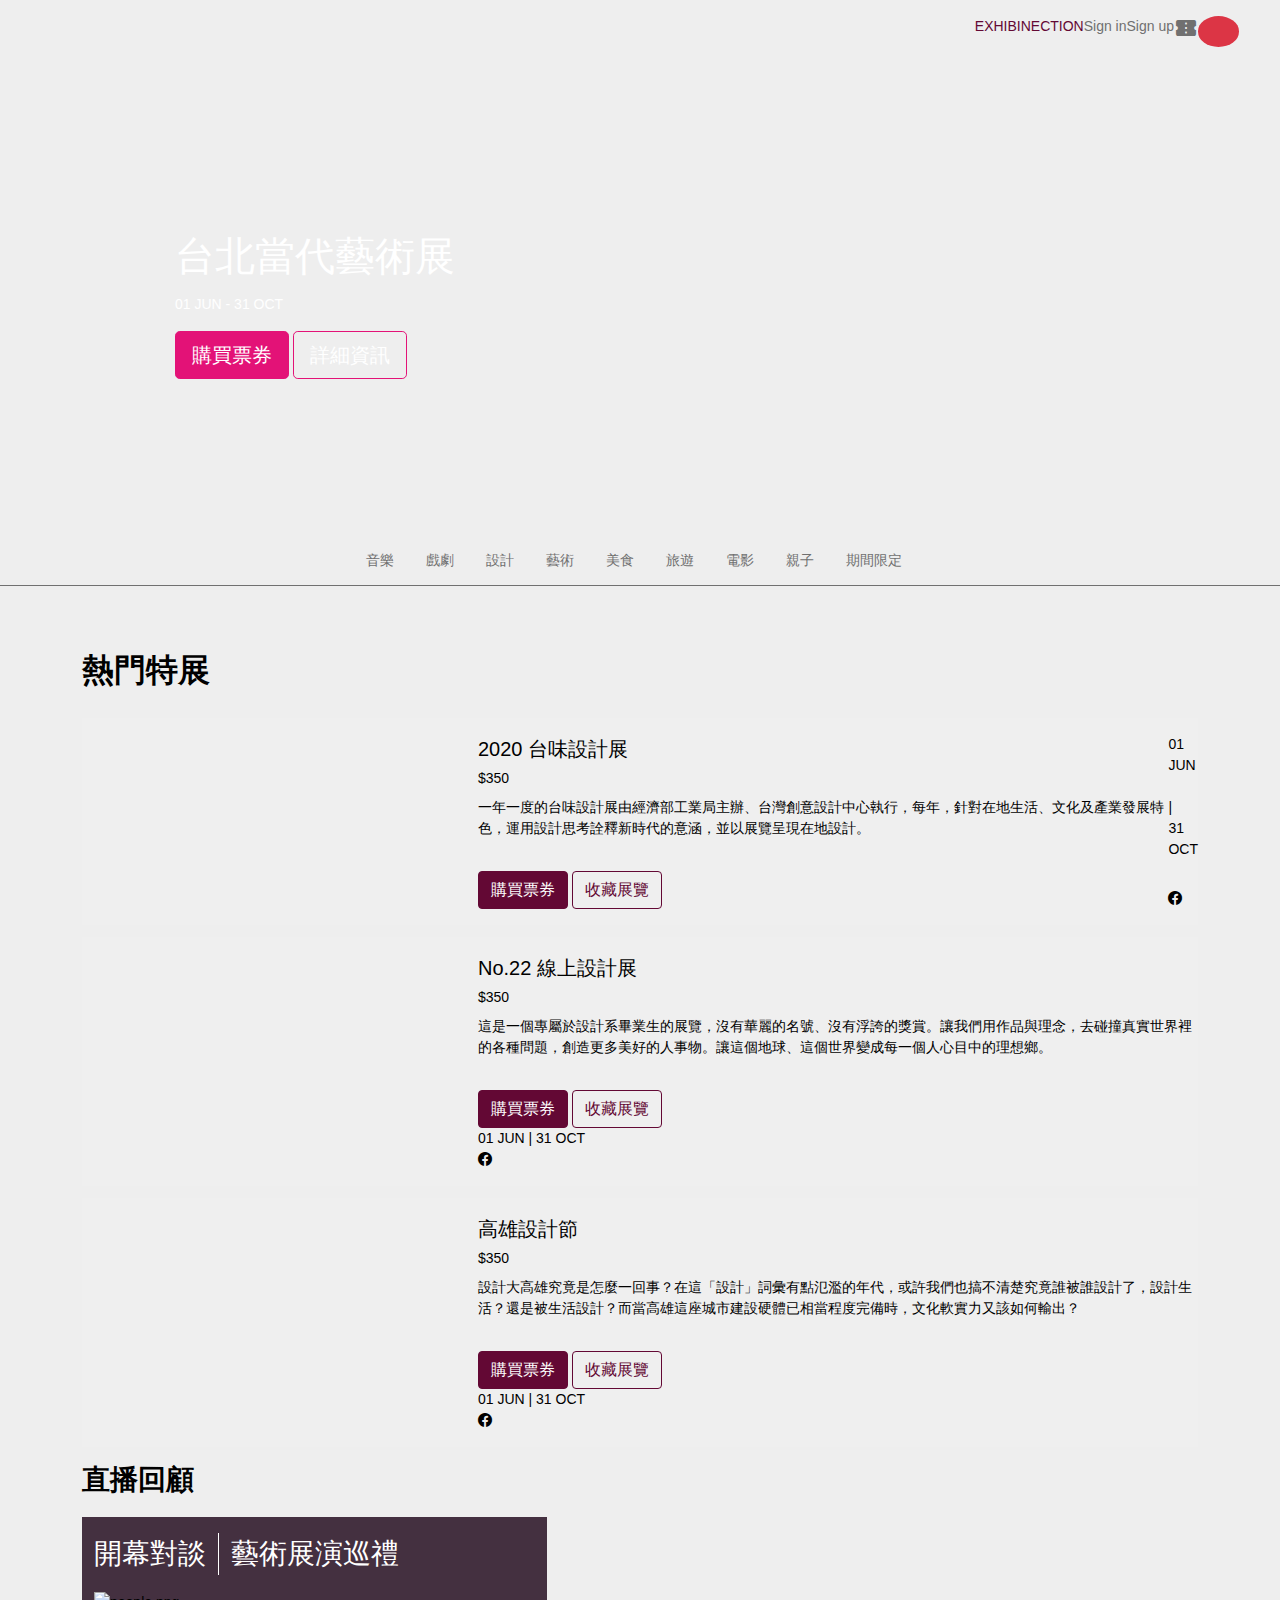
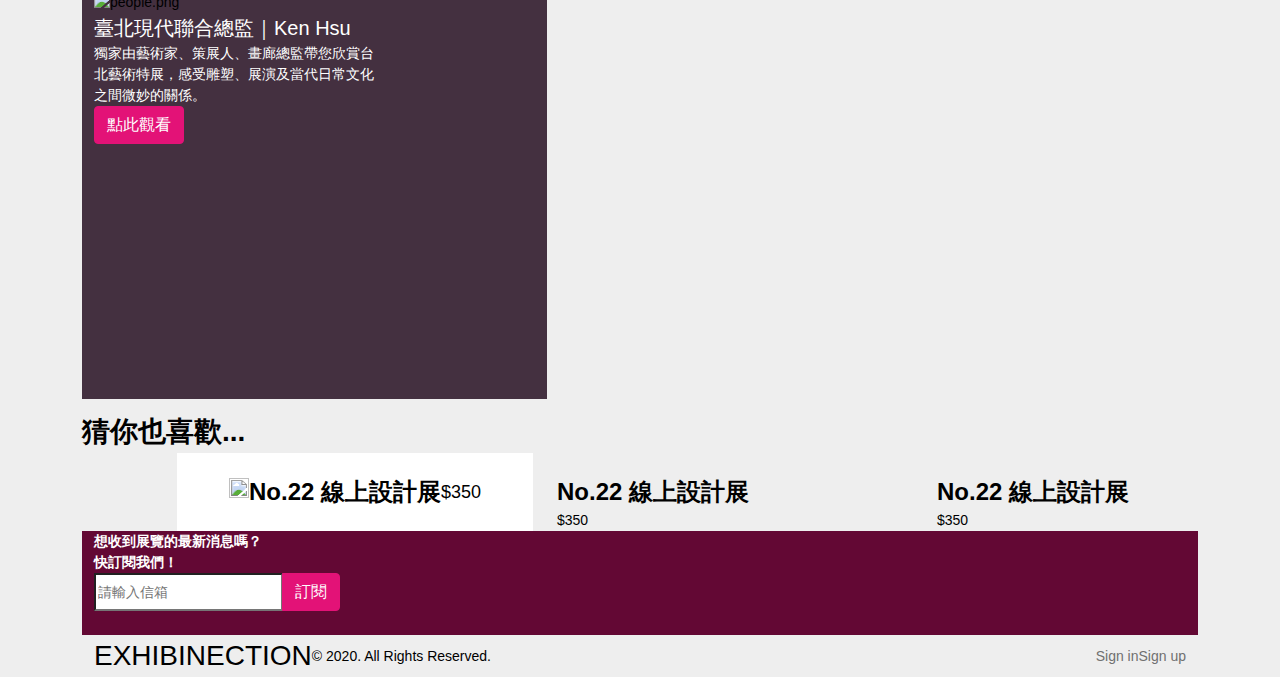
==== index.html @ d5c97830 "Update 2021-08-12T08:17:08.408Z" ====
<!DOCTYPE html>
<html lang="en">
  <head>
    <meta charset="UTF-8">
    <meta name="viewport" content="width=device-width, initial-scale=1.0">
    <meta http-equiv="X-UA-Compatible" content="ie=edge">
    <title>EXHIBINECTION Index</title>
    <link rel="preconnect" href="https://fonts.googleapis.com">
    <link rel="preconnect" href="https://fonts.gstatic.com" crossorigin>
    <link href="https://fonts.googleapis.com/css2?family=Lato:ital,wght@0,300;0,400;0,700;0,900;1,300;1,400;1,700;1,900&family=Roboto+Mono:ital,wght@0,300;0,400;0,500;0,600;0,700;1,300;1,400;1,500;1,600;1,700&display=swap" rel="stylesheet">
    <link href="https://fonts.googleapis.com/css2?family=Material+Icons" rel="stylesheet">
    <link href="https://fonts.googleapis.com/css2?family=Material+Icons+Outlined" rel="stylesheet">
    <link rel="stylesheet" href="https://cdnjs.cloudflare.com/ajax/libs/font-awesome/5.13.0/css/all.min.css" />
    <link rel="stylesheet" href="https://unpkg.com/swiper/swiper-bundle.min.css" />
    <link rel="stylesheet" href="https://cdn.jsdelivr.net/npm/bootstrap-icons@1.5.0/font/bootstrap-icons.css">
    <link rel="stylesheet" href="./assets/style/all.css">
  </head>
  <body>
    <div class="container">
      <div class="d-flex  justify-content-end">
        <div class="d-flex justify-content-between  pt-4  pb-4">
          <div>
            <a href="index.html" class="text-primary">EXHIBINECTION</a>

          </div>
          <ul class="list-unstyled d-flex">
            <li>
              <a href="#"class="#" >Sign in</a>
            </li>
            <li>
              <a href="#"class="#" >Sign up</a>
            </li>
            <li>
              <a href="#">
                <span class="material-icons position-relative">
                  confirmation_number
                  <span class=" badge position-absolute top-0 start-100  badge rounded-circle bg-danger"> 3</span>
                </span>
              </a>
          </li>
          </ul>
        </div>
      </div>
    </div>
    
<header class="header">
  <div class="container h-100">
    <div class="col-12 col-md-11 offset-md-1 d-flex flex-column justify-content-center h-100">
      <div>
        <h1 class="text-white mb-2 ">台北當代藝術展</h1>
        <p class="text-white mb-4">01 JUN - 31 OCT</p>
        <button class="btn btn-secondary btn-lg text-white" >購買票券</button>
        <button class="btn btn-outline-secondary btn-lg text-white">詳細資訊</button>
      </div>
    </div> 
</div>
</header>
<!-- 導覽列 -->
<div class="nav-scroller mb-4 mb-sm-8">
  <nav class="container nav justify-content-center " aria-label="Secondary navigation">
      <a class="nav-link active" aria-current="page" href="#">音樂</a>
      <a class="nav-link" href="#">戲劇</a>
      <a class="nav-link" href="#">設計</a>
      <a class="nav-link" href="#">藝術</a>
      <a class="nav-link" href="#">美食</a>
      <a class="nav-link" href="#">旅遊</a>
      <a class="nav-link" href="#">電影</a>
      <a class="nav-link" href="#">親子</a>
      <a class="nav-link" href="#">期間限定</a>
  </nav>
</div>
<!--熱門特展區塊  -->
<main>
  <div class="container">
    <h2 class=" mb-2 mb-sm-5  fw-bold">熱門特展</h2>
    <div class="card mb-3" >
      <div class="row g-0 bg-light">
        <div class="col-12 col-md-4 mb-2 mb-sm-0">
          <img src="https://github.com/hexschool/webLayoutTraining1st/blob/master/exhibition-week6/alina-grubnyak-R84Oy89aNKs-unsplash.jpg?raw=true" alt="">
        </div>
        <div class="col-12  col-md-8">
          <div class="card-body ms-5 d-flex justify-content-between">
            <div>
              <h5 class="card-title mb-1">2020 台味設計展</h5>
              <p class="mb-2">$350</p>
              <p class="card-text mb-6">一年一度的台味設計展由經濟部工業局主辦、台灣創意設計中心執行，每年，針對在地生活、文化及產業發展特色，運用設計思考詮釋新時代的意涵，並以展覽呈現在地設計。</p>
              <button type="submit"class="btn btn-primary">購買票券</button>
              <button type="submit"class="btn btn-outline-primary">收藏展覽</button>
            </div>
            <div class=" d-flex flex-column justify-content-between">
              <p>01 <br> JUN <br> <br> | <br> 31 <br> OCT</p>
              <i class="bi bi-facebook"></i>
            </div>
          </div>
        </div>
      </div>
    </div>
    <div class="card mb-3" >
      <div class="row g-0 bg-light">
        <div class="col-12 col-md-4">
          <img src="https://github.com/hexschool/webLayoutTraining1st/blob/master/exhibition-week6/michel-catalisano--a0D9LpcKV8-unsplash.jpg?raw=true" alt="">
        </div>
        <div class="col-md-8">
          <div class="card-body ms-5">
            <div>
              <h5 class="card-title mb-1">No.22 線上設計展</h5>
              <p class="mb-2">$350</p>
              <p class="card-text mb-6">這是一個專屬於設計系畢業生的展覽，沒有華麗的名號、沒有浮誇的獎賞。讓我們用作品與理念，去碰撞真實世界裡的各種問題，創造更多美好的人事物。讓這個地球、這個世界變成每一個人心目中的理想鄉。</p>
              <button type="submit"class="btn btn-primary">購買票券</button>
              <button type="submit"class="btn btn-outline-primary">收藏展覽</button>
            </div>
            <div class=" d-flex flex-column">
              <p>01 JUN | 31 OCT</p>
              <i class="bi bi-facebook"></i>
              
            </div>
          </div>
        </div>
      </div>
    </div>
    <div class="card mb-3" >
      <div class="row g-0 bg-light">
        <div class="col-12 col-md-4">
          <img src="https://github.com/hexschool/webLayoutTraining1st/blob/master/exhibition-week6/moralis-tsai-8xsktFRw28I-unsplash.jpg?raw=true" alt="">
        </div>
        <div class="col-md-8">
          <div class="card-body ms-5">
            <div>
              <h5 class="card-title mb-1">高雄設計節</h5>
              <p class="mb-2">$350</p>
              <p class="card-text mb-6">設計大高雄究竟是怎麼一回事？在這「設計」詞彙有點氾濫的年代，或許我們也搞不清楚究竟誰被誰設計了，設計生活？還是被生活設計？而當高雄這座城市建設硬體已相當程度完備時，文化軟實力又該如何輸出？</p>
              <button type="submit"class="btn btn-primary">購買票券</button>
              <button type="submit"class="btn btn-outline-primary">收藏展覽</button>
            </div>
            <div class=" d-flex flex-column">
              <p>01 JUN | 31 OCT</p>
              <i class="bi bi-facebook"></i>
            </div>
          </div>
        </div>
      </div>
    </div>
  </div>

  <!-- 直播回顧 -->
  <div class="container">
      <h3 class="fw-bold mb-4">直播回顧</h3>
  </div>
  <div class="container mb-3">
    <div class="row g-0 liveReview-bg">
      <div class="col-lg-5  h-100 transparent">
        <div  class="ms-3 ">
          <div class="d-flex mb-4 mt-4 ">
            <h3 class="text-white border border-white border-end border-top-0 border-bottom-0 border-start-0  pe-3 ">開幕對談</h3>
            <h3 class="text-white ps-3">藝術展演巡禮</h3> 
          </div>
          <img src="https://github.com/hexschool/webLayoutTraining1st/blob/master/exhibition-week6/people.png?raw=true" alt="people.png">
          <h5 class="text-white">臺北現代聯合總監｜Ken Hsu</h5>
          <p class="text-white">獨家由藝術家、策展人、畫廊總監帶您欣賞台 <br> 北藝術特展，感受雕塑、展演及當代日常文化 <br> 之間微妙的關係。</p>
          <button type="button" class="btn btn-secondary text-white">點此觀看</button>
        </div>
      </div>
      <div class="col-lg-7"> </div>
    </div>
  </div>
</main>


<!-- <section class="other-like">
    <div class="container mb-3">
      <h3 class="fw-bold">猜你也喜歡...</h3>
    </div>
    <div class="container mb-3">
      <ul class="row g-0 list-unstyled justify-content-end   ">
        <li class="col-11  col-lg-4">
            <img src="https://github.com/hexschool/webLayoutTraining1st/blob/master/exhibition-week6/ricardo-gomez-angel-WxpnuLzqZN4-unsplash.jpg?raw=true" alt="">
            <h4 class="fw-bold">No.22 線上設計展</h4>
            <span>$350</span>
        </li>
        <li class="col-11 col-lg-4">
          <div class="d-flex flex-column">
            <img src="https://github.com/hexschool/webLayoutTraining1st/blob/master/exhibition-week6/petri-heiskanen-bR9gFJqAnzA-unsplash.jpg?raw=true" alt="">
            <div>
              <h4 class="fw-bold ">No.22 線上設計展</h4>
              <span>$350</span>
            </div>
          </div>
        </li>
        <li class="col-11 col-lg-3 "> 
            <img src="https://github.com/hexschool/webLayoutTraining1st/blob/master/exhibition-week6/museums-victoria-kiDwVL_5ZBY-unsplash%20(1).jpg?raw=true" alt="">
            <h4 class="fw-bold">No.22 線上設計展</h4>
            <span>$350</span>
        </li>
        </ul>
    </div>
</section> -->
<div class="container">
  <h3 class="fw-bold">猜你也喜歡...</h3>
  <div class="swiper-container mySwiper">
    <div class="row justify-content-end">
      <div class="col-4">
        <div class="swiper-slide ">
          <a href="#">
            <img src="https://github.com/hexschool/webLayoutTraining1st/blob/master/exhibition-week6/ricardo-gomez-angel-WxpnuLzqZN4-unsplash.jpg?raw=true" alt="">
          </a>
          <h4 class="fw-bold">No.22 線上設計展</h4>
          <span>$350</span> 
          </div>
      </div>
      <div class="col-4">
        <a href="#">
          <img src="https://github.com/hexschool/webLayoutTraining1st/blob/master/exhibition-week6/petri-heiskanen-bR9gFJqAnzA-unsplash.jpg?raw=true" alt="">
        </a>
        <h4 class="fw-bold">No.22 線上設計展</h4>
        <span>$350</span>
      </div>
      <div class="col-3">
        <a href="#">
          <img src="https://github.com/hexschool/webLayoutTraining1st/blob/master/exhibition-week6/museums-victoria-kiDwVL_5ZBY-unsplash%20(1).jpg?raw=true" alt="">
        </a>
        <h4 class="fw-bold">No.22 線上設計展</h4>
        <span>$350</span>
      </div>
    </div>

    <!-- <div class="swiper-wrapper">
      <div class="swiper-slide ">
        <img src="https://github.com/hexschool/webLayoutTraining1st/blob/master/exhibition-week6/ricardo-gomez-angel-WxpnuLzqZN4-unsplash.jpg?raw=true" alt="">
        <h4 class="fw-bold">No.22 線上設計展</h4>
        <span>$350</span>
        </div>
      <div class="swiper-slide">
        <img src="https://github.com/hexschool/webLayoutTraining1st/blob/master/exhibition-week6/petri-heiskanen-bR9gFJqAnzA-unsplash.jpg?raw=true" alt="">
        <h4 class="fw-bold">No.22 線上設計展</h4>
        <span>$350</span>
      </div>
      <div class="swiper-slide">
        <img src="https://github.com/hexschool/webLayoutTraining1st/blob/master/exhibition-week6/museums-victoria-kiDwVL_5ZBY-unsplash%20(1).jpg?raw=true" alt="">
        <h4 class="fw-bold">No.22 線上設計展</h4>
        <span>$350</span>
      </div>
      <div class="swiper-slide">
        <img src="https://github.com/hexschool/webLayoutTraining1st/blob/master/exhibition-week6/ricardo-gomez-angel-WxpnuLzqZN4-unsplash.jpg?raw=true" alt="">
        <h4 class="fw-bold">No.22 線上設計展</h4>
        <span>$350</span>
      </div>
      <div class="swiper-slide">
        <img src="https://github.com/hexschool/webLayoutTraining1st/blob/master/exhibition-week6/petri-heiskanen-bR9gFJqAnzA-unsplash.jpg?raw=true" alt="">
        <h4 class="fw-bold">No.22 線上設計展</h4>
        <span>$350</span>
      </div>
      <div class="swiper-slide">
        <img src="https://github.com/hexschool/webLayoutTraining1st/blob/master/exhibition-week6/museums-victoria-kiDwVL_5ZBY-unsplash%20(1).jpg?raw=true" alt="">
        <h4 class="fw-bold">No.22 線上設計展</h4>
        <span>$350</span>
      </div>
    </div>
  </div>
</div> -->

<!-- foooter -->

<footer class=" bg-primary">
      <div class="container h-100 ">
        <div class="d-flex flex-column justify-content-end h-100 ">
          <div class="mb-5">
            <p class="text-white fw-bold">想收到展覽的最新消息嗎？<br> 快訂閱我們！</p>
            <div class="input-group ">
              <input type="email" name="" id="" placeholder="請輸入信箱">
              <button type="button" class="btn btn-secondary ">訂閱</button>
            </div>
          </div>
        </div>
      </div>
</footer>
      <div class="container">
        <div class="d-flex justify-content-between align-items-center">
          <div class="d-lg-flex align-items-center ">
            <h3>EXHIBINECTION</h3>
            <p>© 2020. All Rights Reserved.</p>
          </div>
          <ul class="list-unstyled d-lg-flex d-none d-lg-block  ">
            <li><a href="">Sign in</a></li>
            <li><a href="">Sign up</a></li>
          </ul>
        </div>
      </div>
    <script src="https://unpkg.com/swiper/swiper-bundle.min.js"></script>
    <script src="./assets/js/vendors.js"></script>
    <script src="./assets/js/all.js"></script>
  </body>
</html>
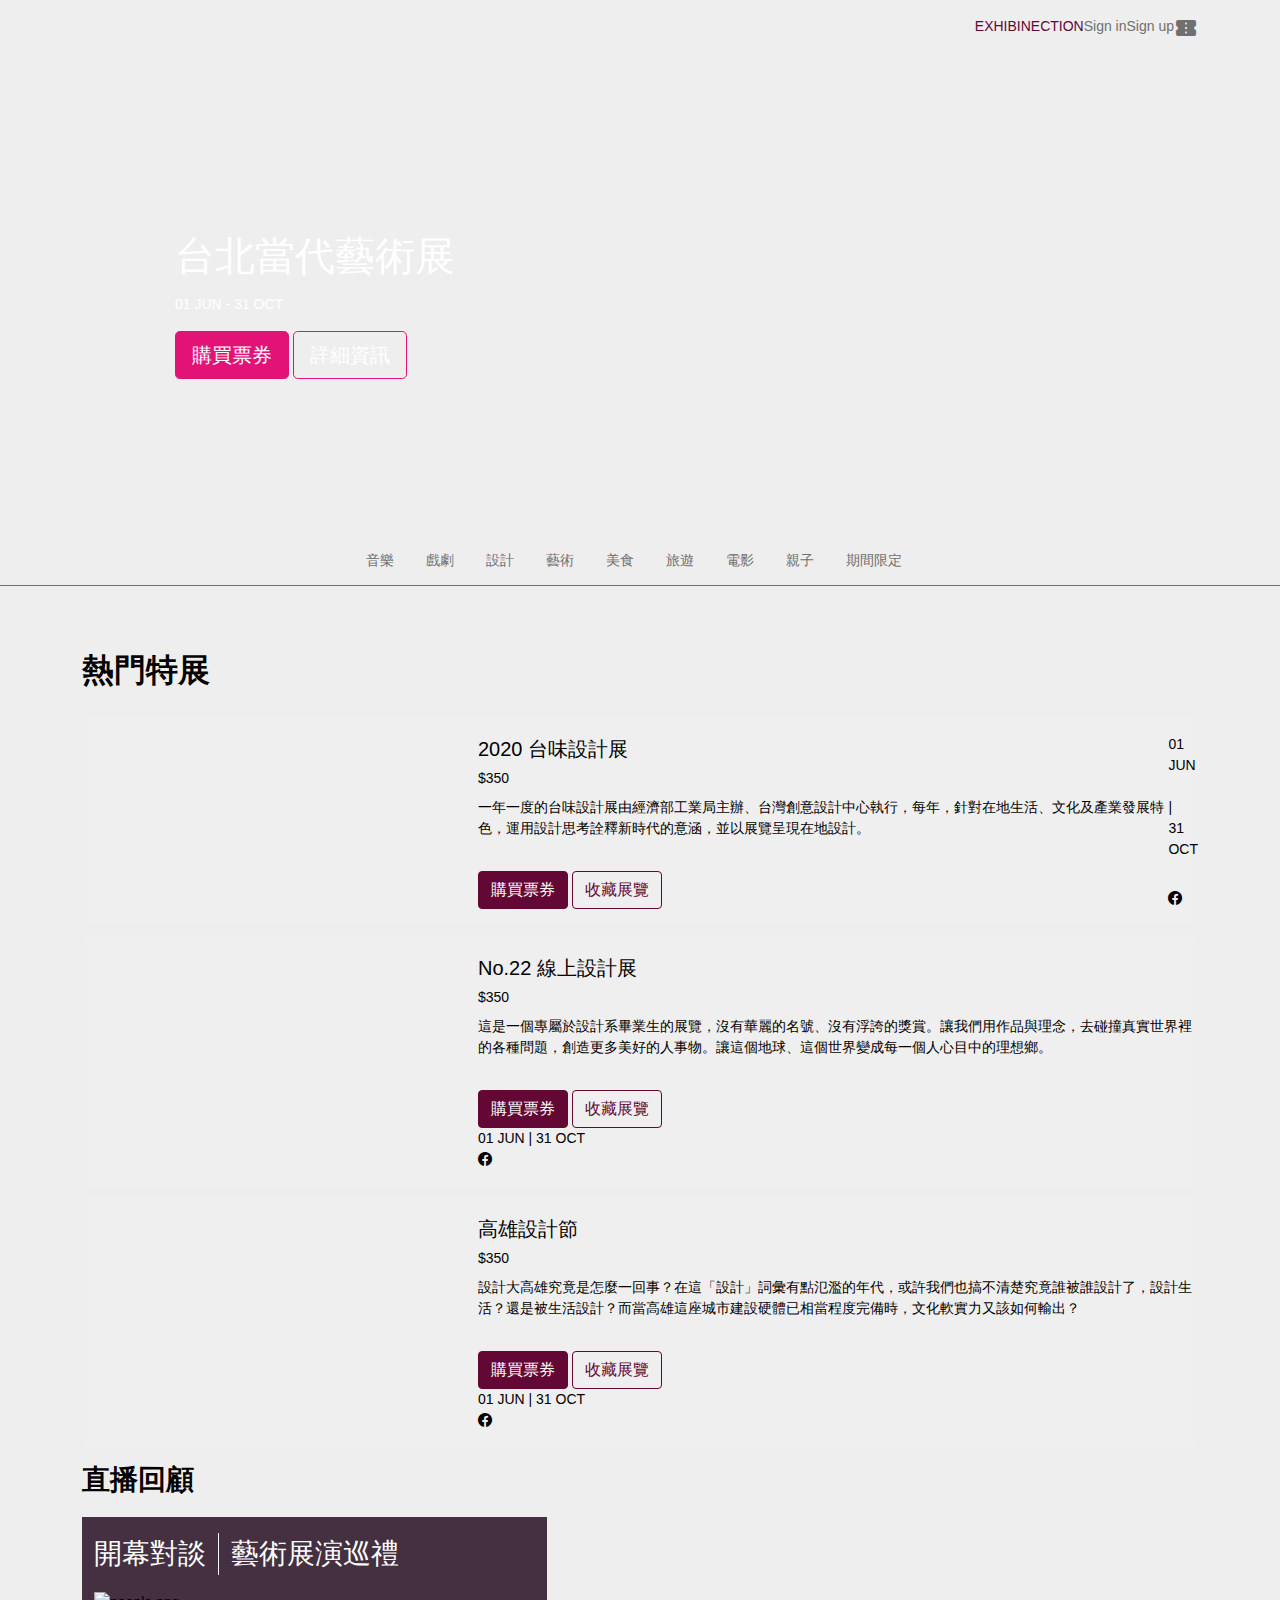
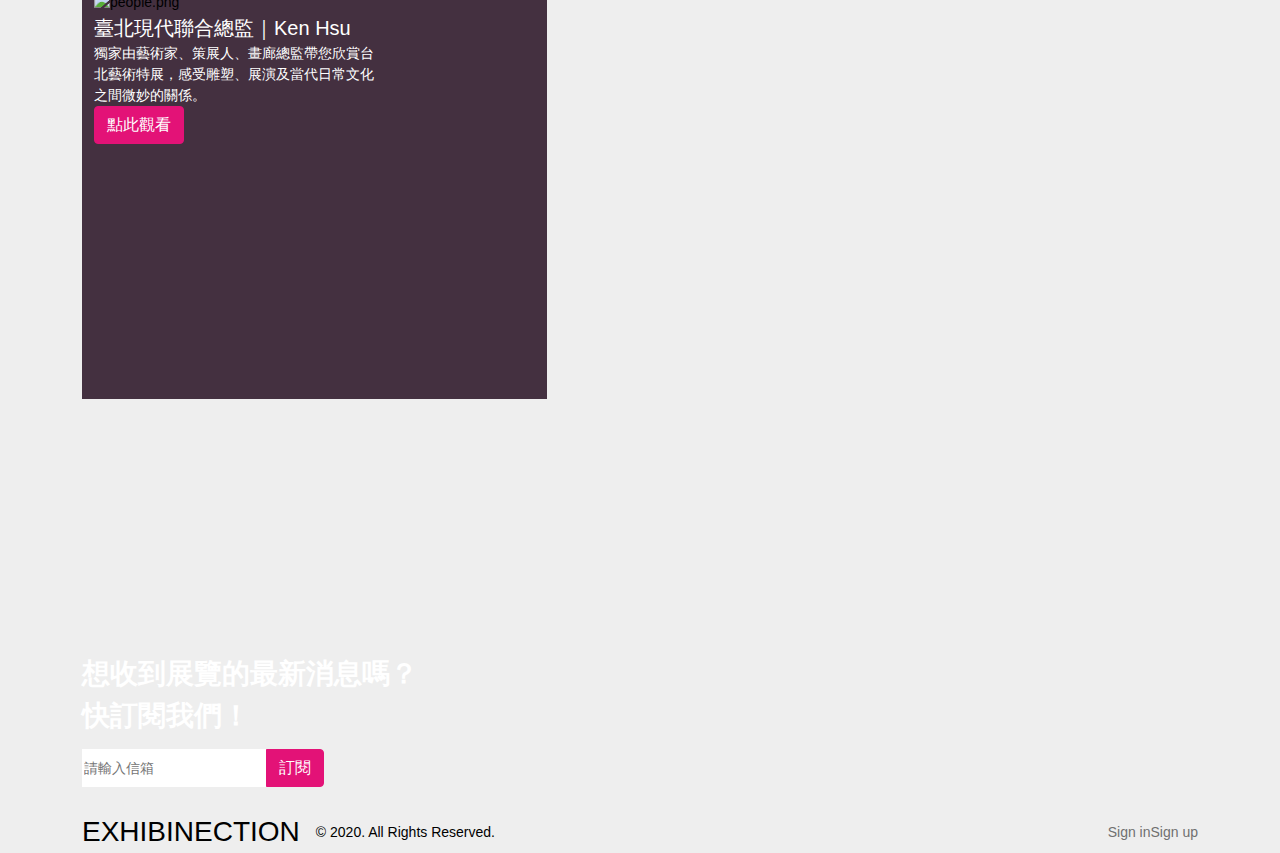
==== commit bd595f34: "Update 2021-08-12T13:37:41.584Z" ====
--- a/index.html
+++ b/index.html
@@ -34,7 +34,6 @@
               <a href="#">
                 <span class="material-icons position-relative">
                   confirmation_number
-                  <span class=" badge position-absolute top-0 start-100  badge rounded-circle bg-danger"> 3</span>
                 </span>
               </a>
           </li>
@@ -60,7 +59,7 @@
   <nav class="container nav justify-content-center " aria-label="Secondary navigation">
       <a class="nav-link active" aria-current="page" href="#">音樂</a>
       <a class="nav-link" href="#">戲劇</a>
-      <a class="nav-link" href="#">設計</a>
+      <a class="nav-link" href="design.html">設計</a>
       <a class="nav-link" href="#">藝術</a>
       <a class="nav-link" href="#">美食</a>
       <a class="nav-link" href="#">旅遊</a>
@@ -166,117 +165,31 @@
 </main>
 
 
-<!-- <section class="other-like">
-    <div class="container mb-3">
-      <h3 class="fw-bold">猜你也喜歡...</h3>
-    </div>
-    <div class="container mb-3">
-      <ul class="row g-0 list-unstyled justify-content-end   ">
-        <li class="col-11  col-lg-4">
-            <img src="https://github.com/hexschool/webLayoutTraining1st/blob/master/exhibition-week6/ricardo-gomez-angel-WxpnuLzqZN4-unsplash.jpg?raw=true" alt="">
-            <h4 class="fw-bold">No.22 線上設計展</h4>
-            <span>$350</span>
-        </li>
-        <li class="col-11 col-lg-4">
-          <div class="d-flex flex-column">
-            <img src="https://github.com/hexschool/webLayoutTraining1st/blob/master/exhibition-week6/petri-heiskanen-bR9gFJqAnzA-unsplash.jpg?raw=true" alt="">
-            <div>
-              <h4 class="fw-bold ">No.22 線上設計展</h4>
-              <span>$350</span>
-            </div>
-          </div>
-        </li>
-        <li class="col-11 col-lg-3 "> 
-            <img src="https://github.com/hexschool/webLayoutTraining1st/blob/master/exhibition-week6/museums-victoria-kiDwVL_5ZBY-unsplash%20(1).jpg?raw=true" alt="">
-            <h4 class="fw-bold">No.22 線上設計展</h4>
-            <span>$350</span>
-        </li>
-        </ul>
-    </div>
-</section> -->
-<div class="container">
-  <h3 class="fw-bold">猜你也喜歡...</h3>
-  <div class="swiper-container mySwiper">
-    <div class="row justify-content-end">
-      <div class="col-4">
-        <div class="swiper-slide ">
-          <a href="#">
-            <img src="https://github.com/hexschool/webLayoutTraining1st/blob/master/exhibition-week6/ricardo-gomez-angel-WxpnuLzqZN4-unsplash.jpg?raw=true" alt="">
-          </a>
-          <h4 class="fw-bold">No.22 線上設計展</h4>
-          <span>$350</span> 
-          </div>
-      </div>
-      <div class="col-4">
-        <a href="#">
-          <img src="https://github.com/hexschool/webLayoutTraining1st/blob/master/exhibition-week6/petri-heiskanen-bR9gFJqAnzA-unsplash.jpg?raw=true" alt="">
-        </a>
-        <h4 class="fw-bold">No.22 線上設計展</h4>
-        <span>$350</span>
-      </div>
-      <div class="col-3">
-        <a href="#">
-          <img src="https://github.com/hexschool/webLayoutTraining1st/blob/master/exhibition-week6/museums-victoria-kiDwVL_5ZBY-unsplash%20(1).jpg?raw=true" alt="">
-        </a>
-        <h4 class="fw-bold">No.22 線上設計展</h4>
-        <span>$350</span>
-      </div>
-    </div>
-
-    <!-- <div class="swiper-wrapper">
-      <div class="swiper-slide ">
-        <img src="https://github.com/hexschool/webLayoutTraining1st/blob/master/exhibition-week6/ricardo-gomez-angel-WxpnuLzqZN4-unsplash.jpg?raw=true" alt="">
-        <h4 class="fw-bold">No.22 線上設計展</h4>
-        <span>$350</span>
-        </div>
-      <div class="swiper-slide">
-        <img src="https://github.com/hexschool/webLayoutTraining1st/blob/master/exhibition-week6/petri-heiskanen-bR9gFJqAnzA-unsplash.jpg?raw=true" alt="">
-        <h4 class="fw-bold">No.22 線上設計展</h4>
-        <span>$350</span>
-      </div>
-      <div class="swiper-slide">
-        <img src="https://github.com/hexschool/webLayoutTraining1st/blob/master/exhibition-week6/museums-victoria-kiDwVL_5ZBY-unsplash%20(1).jpg?raw=true" alt="">
-        <h4 class="fw-bold">No.22 線上設計展</h4>
-        <span>$350</span>
-      </div>
-      <div class="swiper-slide">
-        <img src="https://github.com/hexschool/webLayoutTraining1st/blob/master/exhibition-week6/ricardo-gomez-angel-WxpnuLzqZN4-unsplash.jpg?raw=true" alt="">
-        <h4 class="fw-bold">No.22 線上設計展</h4>
-        <span>$350</span>
-      </div>
-      <div class="swiper-slide">
-        <img src="https://github.com/hexschool/webLayoutTraining1st/blob/master/exhibition-week6/petri-heiskanen-bR9gFJqAnzA-unsplash.jpg?raw=true" alt="">
-        <h4 class="fw-bold">No.22 線上設計展</h4>
-        <span>$350</span>
-      </div>
-      <div class="swiper-slide">
-        <img src="https://github.com/hexschool/webLayoutTraining1st/blob/master/exhibition-week6/museums-victoria-kiDwVL_5ZBY-unsplash%20(1).jpg?raw=true" alt="">
-        <h4 class="fw-bold">No.22 線上設計展</h4>
-        <span>$350</span>
-      </div>
-    </div>
-  </div>
-</div> -->
-
-<!-- foooter -->
-
-<footer class=" bg-primary">
+
+
+
+
+
+
+<!-- footer區塊  -->
+<footer class="footer ">
       <div class="container h-100 ">
         <div class="d-flex flex-column justify-content-end h-100 ">
           <div class="mb-5">
-            <p class="text-white fw-bold">想收到展覽的最新消息嗎？<br> 快訂閱我們！</p>
-            <div class="input-group ">
-              <input type="email" name="" id="" placeholder="請輸入信箱">
+            <p class="h3 text-white fw-bold mb-4 mb-sm-3">想收到展覽的最新消息嗎？<br> 快訂閱我們！</p>
+            <div class="input-group w-100 w-sm-50">
+              <input type="email" class="border-0 " name="" id="" placeholder="請輸入信箱">
               <button type="button" class="btn btn-secondary ">訂閱</button>
             </div>
           </div>
         </div>
       </div>
 </footer>
-      <div class="container">
+
+<div class="container">
         <div class="d-flex justify-content-between align-items-center">
           <div class="d-lg-flex align-items-center ">
-            <h3>EXHIBINECTION</h3>
+            <h3 class="me-sm-4">EXHIBINECTION</h3>
             <p>© 2020. All Rights Reserved.</p>
           </div>
           <ul class="list-unstyled d-lg-flex d-none d-lg-block  ">
@@ -285,6 +198,9 @@
           </ul>
         </div>
       </div>
+
+
+<!--  script 區塊 -->
     <script src="https://unpkg.com/swiper/swiper-bundle.min.js"></script>
     <script src="./assets/js/vendors.js"></script>
     <script src="./assets/js/all.js"></script>
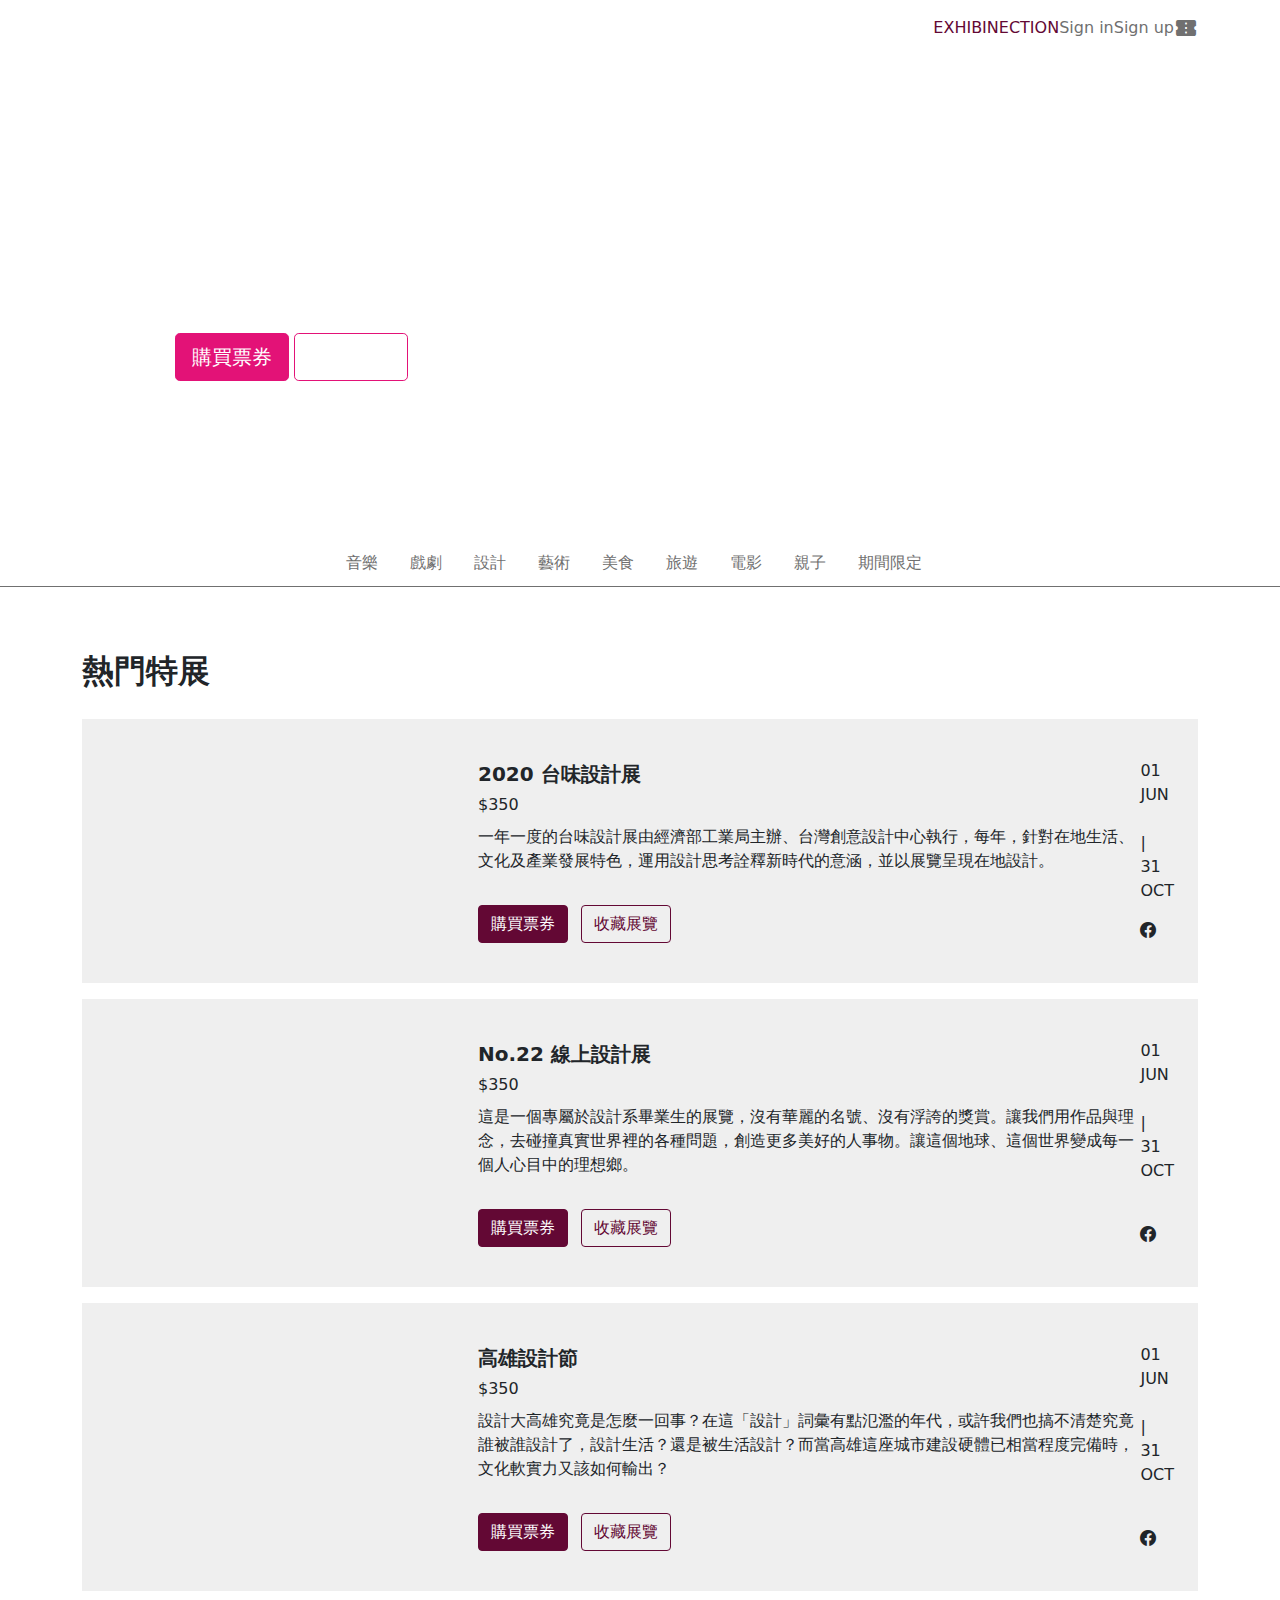
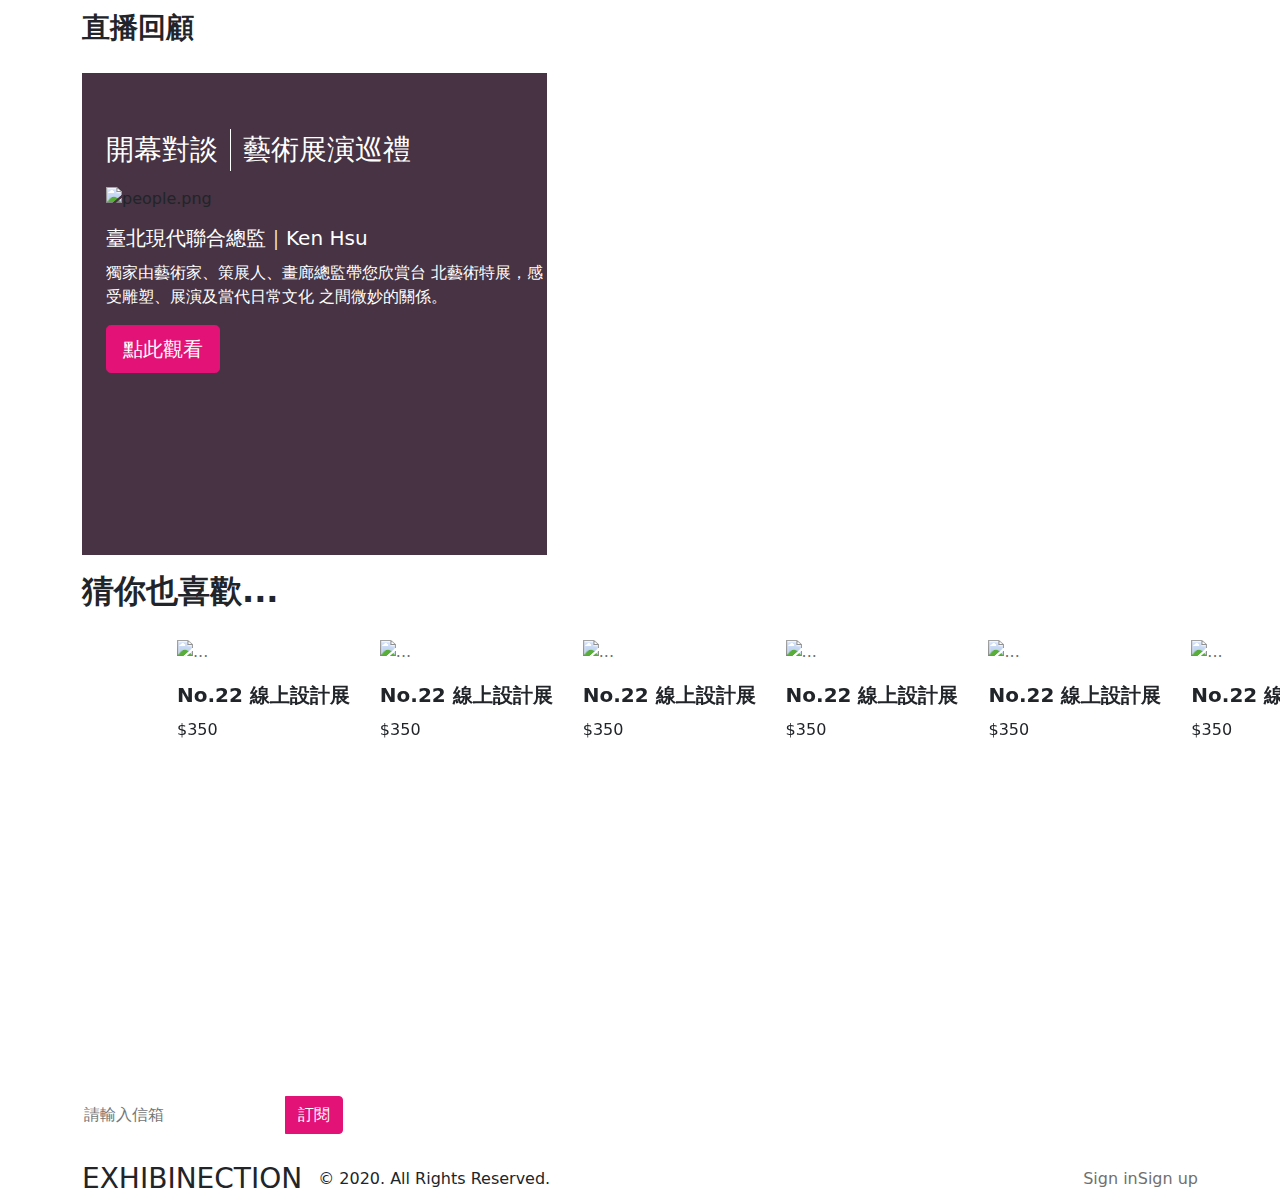
==== commit c898bd98: "Update 2021-08-13T06:25:16.024Z" ====
--- a/index.html
+++ b/index.html
@@ -72,18 +72,40 @@
 <main>
   <div class="container">
     <h2 class=" mb-2 mb-sm-5  fw-bold">熱門特展</h2>
-    <div class="card mb-3" >
-      <div class="row g-0 bg-light">
+    <div class="card mb-4 " >
+      <div class="row g-0 bg-light px-4 px-sm-0 py-5 py-sm-0">
         <div class="col-12 col-md-4 mb-2 mb-sm-0">
           <img src="https://github.com/hexschool/webLayoutTraining1st/blob/master/exhibition-week6/alina-grubnyak-R84Oy89aNKs-unsplash.jpg?raw=true" alt="">
         </div>
-        <div class="col-12  col-md-8">
-          <div class="card-body ms-5 d-flex justify-content-between">
+        <div class="col-12  col-md-8 ">
+          <div class="card-body  px-sm-5 py-sm-7 px-0  d-flex justify-content-between">
             <div>
-              <h5 class="card-title mb-1">2020 台味設計展</h5>
+              <h5 class="card-title fw-bolder mb-1">2020 台味設計展</h5>
               <p class="mb-2">$350</p>
-              <p class="card-text mb-6">一年一度的台味設計展由經濟部工業局主辦、台灣創意設計中心執行，每年，針對在地生活、文化及產業發展特色，運用設計思考詮釋新時代的意涵，並以展覽呈現在地設計。</p>
-              <button type="submit"class="btn btn-primary">購買票券</button>
+              <p class="card-text  mb-4 mb-sm-6">一年一度的台味設計展由經濟部工業局主辦、台灣創意設計中心執行，每年，針對在地生活、文化及產業發展特色，運用設計思考詮釋新時代的意涵，並以展覽呈現在地設計。</p>
+              <button type="submit"class="btn btn-primary me-1 me-sm-2">購買票券</button>
+              <button type="submit"class="btn btn-outline-primary">收藏展覽</button>
+            </div>
+              <div class=" d-flex flex-column justify-content-between">
+                <p>01 <br> JUN <br> <br> | <br> 31 <br> OCT</p>
+                <i class="bi bi-facebook"></i>
+              </div>
+          </div>
+        </div>
+      </div>
+    </div>
+    <div class="card mb-4" >
+      <div class="row g-0 bg-light px-4 px-sm-0 py-5 py-sm-0">
+        <div class="col-12 col-md-4">
+          <img src="https://github.com/hexschool/webLayoutTraining1st/blob/master/exhibition-week6/michel-catalisano--a0D9LpcKV8-unsplash.jpg?raw=true" alt="">
+        </div>
+        <div class="col-md-8">
+          <div class="card-body  px-sm-5 py-sm-7 px-0 d-flex justify-content-between">
+            <div>
+              <h5 class="card-title fw-bolder mb-1">No.22 線上設計展</h5>
+              <p class="mb-2">$350</p>
+              <p class="card-text mb-4 mb-sm-6">這是一個專屬於設計系畢業生的展覽，沒有華麗的名號、沒有浮誇的獎賞。讓我們用作品與理念，去碰撞真實世界裡的各種問題，創造更多美好的人事物。讓這個地球、這個世界變成每一個人心目中的理想鄉。</p>
+              <button type="submit"class="btn btn-primary me-1 me-sm-2">購買票券</button>
               <button type="submit"class="btn btn-outline-primary">收藏展覽</button>
             </div>
             <div class=" d-flex flex-column justify-content-between">
@@ -94,45 +116,22 @@
         </div>
       </div>
     </div>
-    <div class="card mb-3" >
-      <div class="row g-0 bg-light">
-        <div class="col-12 col-md-4">
-          <img src="https://github.com/hexschool/webLayoutTraining1st/blob/master/exhibition-week6/michel-catalisano--a0D9LpcKV8-unsplash.jpg?raw=true" alt="">
-        </div>
-        <div class="col-md-8">
-          <div class="card-body ms-5">
-            <div>
-              <h5 class="card-title mb-1">No.22 線上設計展</h5>
-              <p class="mb-2">$350</p>
-              <p class="card-text mb-6">這是一個專屬於設計系畢業生的展覽，沒有華麗的名號、沒有浮誇的獎賞。讓我們用作品與理念，去碰撞真實世界裡的各種問題，創造更多美好的人事物。讓這個地球、這個世界變成每一個人心目中的理想鄉。</p>
-              <button type="submit"class="btn btn-primary">購買票券</button>
-              <button type="submit"class="btn btn-outline-primary">收藏展覽</button>
-            </div>
-            <div class=" d-flex flex-column">
-              <p>01 JUN | 31 OCT</p>
-              <i class="bi bi-facebook"></i>
-              
-            </div>
-          </div>
-        </div>
-      </div>
-    </div>
-    <div class="card mb-3" >
-      <div class="row g-0 bg-light">
+    <div class="card mb-4" >
+      <div class="row g-0 bg-light px-4 px-sm-0 py-5 py-sm-0">
         <div class="col-12 col-md-4">
           <img src="https://github.com/hexschool/webLayoutTraining1st/blob/master/exhibition-week6/moralis-tsai-8xsktFRw28I-unsplash.jpg?raw=true" alt="">
         </div>
         <div class="col-md-8">
-          <div class="card-body ms-5">
+          <div class="card-body px-sm-5 py-sm-7  d-flex justify-content-between">
             <div>
-              <h5 class="card-title mb-1">高雄設計節</h5>
+              <h5 class="card-title fw-bolder mb-1">高雄設計節</h5>
               <p class="mb-2">$350</p>
-              <p class="card-text mb-6">設計大高雄究竟是怎麼一回事？在這「設計」詞彙有點氾濫的年代，或許我們也搞不清楚究竟誰被誰設計了，設計生活？還是被生活設計？而當高雄這座城市建設硬體已相當程度完備時，文化軟實力又該如何輸出？</p>
-              <button type="submit"class="btn btn-primary">購買票券</button>
+              <p class="card-text  mb-4 mb-sm-6">設計大高雄究竟是怎麼一回事？在這「設計」詞彙有點氾濫的年代，或許我們也搞不清楚究竟誰被誰設計了，設計生活？還是被生活設計？而當高雄這座城市建設硬體已相當程度完備時，文化軟實力又該如何輸出？</p>
+              <button type="submit"class="btn btn-primary me-1 me-sm-2">購買票券</button>
               <button type="submit"class="btn btn-outline-primary">收藏展覽</button>
             </div>
-            <div class=" d-flex flex-column">
-              <p>01 JUN | 31 OCT</p>
+            <div class=" d-flex flex-column justify-content-between">
+              <p>01 <br> JUN <br> <br> | <br> 31 <br> OCT</p>
               <i class="bi bi-facebook"></i>
             </div>
           </div>
@@ -143,20 +142,20 @@
 
   <!-- 直播回顧 -->
   <div class="container">
-      <h3 class="fw-bold mb-4">直播回顧</h3>
+      <h3 class="fw-bold mb-2 mb-sm-5">直播回顧</h3>
   </div>
-  <div class="container mb-3">
+  <div class="container mb-3 ">
     <div class="row g-0 liveReview-bg">
-      <div class="col-lg-5  h-100 transparent">
-        <div  class="ms-3 ">
+      <div class=" col-12 col-lg-5 pt-7 pb-7  h-100 transparent">
+        <div  class="ms-5 ">
           <div class="d-flex mb-4 mt-4 ">
             <h3 class="text-white border border-white border-end border-top-0 border-bottom-0 border-start-0  pe-3 ">開幕對談</h3>
             <h3 class="text-white ps-3">藝術展演巡禮</h3> 
           </div>
-          <img src="https://github.com/hexschool/webLayoutTraining1st/blob/master/exhibition-week6/people.png?raw=true" alt="people.png">
-          <h5 class="text-white">臺北現代聯合總監｜Ken Hsu</h5>
-          <p class="text-white">獨家由藝術家、策展人、畫廊總監帶您欣賞台 <br> 北藝術特展，感受雕塑、展演及當代日常文化 <br> 之間微妙的關係。</p>
-          <button type="button" class="btn btn-secondary text-white">點此觀看</button>
+          <img class="mb-3" src="https://github.com/hexschool/webLayoutTraining1st/blob/master/exhibition-week6/people.png?raw=true" alt="people.png">
+          <h5 class="text-white mb-2">臺北現代聯合總監｜Ken Hsu</h5>
+          <p class="text-white mb-4">獨家由藝術家、策展人、畫廊總監帶您欣賞台  北藝術特展，感受雕塑、展演及當代日常文化   之間微妙的關係。</p>
+          <button type="button" class="btn btn-secondary btn-lg text-white">點此觀看</button>
         </div>
       </div>
       <div class="col-lg-7"> </div>
@@ -168,7 +167,117 @@
 
 
 
-
+<!-- swiper 輪播 -->
+<div class="container">
+  <h2 class="fw-bolder mb-2 mb-sm-5 ">猜你也喜歡...</h2>
+  <div class="row">
+    <div class="col-12 col-md-11 offset-md-1">
+      <div class="swiper-container mySwiper">
+        <div class="swiper-wrapper">
+          <div class="swiper-slide">
+            <div class="card">
+              <a href="#">
+                <img src="https://images.unsplash.com/photo-1492087368735-957f2d176504?ixid=MnwxMjA3fDB8MHxwaG90by1wYWdlfHx8fGVufDB8fHx8&ixlib=rb-1.2.1&auto=format&fit=crop&w=960&q=80" class="card-img-top" alt="...">
+              </a>
+              <div class="card-body">
+                <h5 class="card-title text-start fw-bold">No.22 線上設計展</h5>
+                <p class="card-text text-start">$350</p>
+              </div>
+            </div> 
+          </div>
+          <div class="swiper-slide">
+            <div class="card">
+              <a href="#">
+                <img src="https://images.unsplash.com/photo-1567722681579-c671cabd2810?ixlib=rb-1.2.1&ixid=MnwxMjA3fDB8MHxwaG90by1wYWdlfHx8fGVufDB8fHx8&auto=format&fit=crop&w=334&q=80" class="card-img-top" alt="...">
+              </a>
+            <div class="card-body">
+              <h5 class="card-title text-start fw-bold">No.22 線上設計展</h5>
+              <p class="card-text text-start">$350</p>
+            </div>
+            </div>
+          </div>
+          <div class="swiper-slide">
+            <div class="card">
+              <a href="#">
+                <img src="https://images.unsplash.com/photo-1578402025217-920675beb3c3?ixid=MnwxMjA3fDB8MHxwaG90by1wYWdlfHx8fGVufDB8fHx8&ixlib=rb-1.2.1&auto=format&fit=crop&w=1065&q=80" class="card-img-top" alt="...">
+              </a>
+            <div class="card-body">
+              <h5 class="card-title text-start fw-bold">No.22 線上設計展</h5>
+              <p class="card-text text-start">$350</p>
+            </div>
+            </div>
+          </div>
+          <div class="swiper-slide">
+            <div class="card">
+              <a href="#">
+                <img src="https://images.unsplash.com/photo-1492087368735-957f2d176504?ixid=MnwxMjA3fDB8MHxwaG90by1wYWdlfHx8fGVufDB8fHx8&ixlib=rb-1.2.1&auto=format&fit=crop&w=960&q=80" class="card-img-top" alt="...">
+              </a>
+              <div class="card-body">
+                <h5 class="card-title text-start fw-bold">No.22 線上設計展</h5>
+                <p class="card-text text-start">$350</p>
+              </div>
+              </div>
+          </div>
+          <div class="swiper-slide">
+            <div class="card">
+              <a href="#">
+                <img src="https://images.unsplash.com/photo-1567722681579-c671cabd2810?ixlib=rb-1.2.1&ixid=MnwxMjA3fDB8MHxwaG90by1wYWdlfHx8fGVufDB8fHx8&auto=format&fit=crop&w=334&q=80" class="card-img-top" alt="...">
+              </a>
+            <div class="card-body">
+              <h5 class="card-title text-start fw-bold">No.22 線上設計展</h5>
+              <p class="card-text text-start">$350</p>
+            </div>
+            </div>
+          </div>
+          <div class="swiper-slide">
+            <div class="card">
+              <a href="#">
+                <img src="https://images.unsplash.com/photo-1578402025217-920675beb3c3?ixid=MnwxMjA3fDB8MHxwaG90by1wYWdlfHx8fGVufDB8fHx8&ixlib=rb-1.2.1&auto=format&fit=crop&w=1065&q=80" class="card-img-top" alt="...">
+              </a>
+            <div class="card-body">
+              <h5 class="card-title text-start fw-bold">No.22 線上設計展</h5>
+              <p class="card-text text-start">$350</p>
+            </div>
+            </div>
+          </div>
+          <div class="swiper-slide">
+            <div class="card">
+              <a href="#">
+                <img src="https://images.unsplash.com/photo-1492087368735-957f2d176504?ixid=MnwxMjA3fDB8MHxwaG90by1wYWdlfHx8fGVufDB8fHx8&ixlib=rb-1.2.1&auto=format&fit=crop&w=960&q=80" class="card-img-top" alt="...">
+              </a>
+            <div class="card-body">
+              <h5 class="card-title text-start fw-bold">No.22 線上設計展</h5>
+              <p class="card-text text-start">$350</p>
+            </div>
+            </div>
+          </div>
+          <div class="swiper-slide">
+            <div class="card">
+              <a href="#">
+                <img src="https://images.unsplash.com/photo-1567722681579-c671cabd2810?ixlib=rb-1.2.1&ixid=MnwxMjA3fDB8MHxwaG90by1wYWdlfHx8fGVufDB8fHx8&auto=format&fit=crop&w=334&q=80" class="card-img-top" alt="...">
+              </a>
+              <div class="card-body">
+                <h5 class="card-title text-start fw-bold">No.22 線上設計展</h5>
+                <p class="card-text text-start">$350</p>
+              </div>
+              </div>
+          </div>
+          <div class="swiper-slide">
+            <div class="card">
+              <a href="#">
+                <img src="https://images.unsplash.com/photo-1578402025217-920675beb3c3?ixid=MnwxMjA3fDB8MHxwaG90by1wYWdlfHx8fGVufDB8fHx8&ixlib=rb-1.2.1&auto=format&fit=crop&w=1065&q=80" class="card-img-top" alt="...">
+              </a>
+              <div class="card-body">
+                <h5 class="card-title text-start fw-bold">No.22 線上設計展</h5>
+                <p class="card-text text-start">$350</p>
+              </div>
+              </div>
+          </div>
+        </div>
+      </div>
+    </div>
+  </div>
+</div>
 
 
 <!-- footer區塊  -->
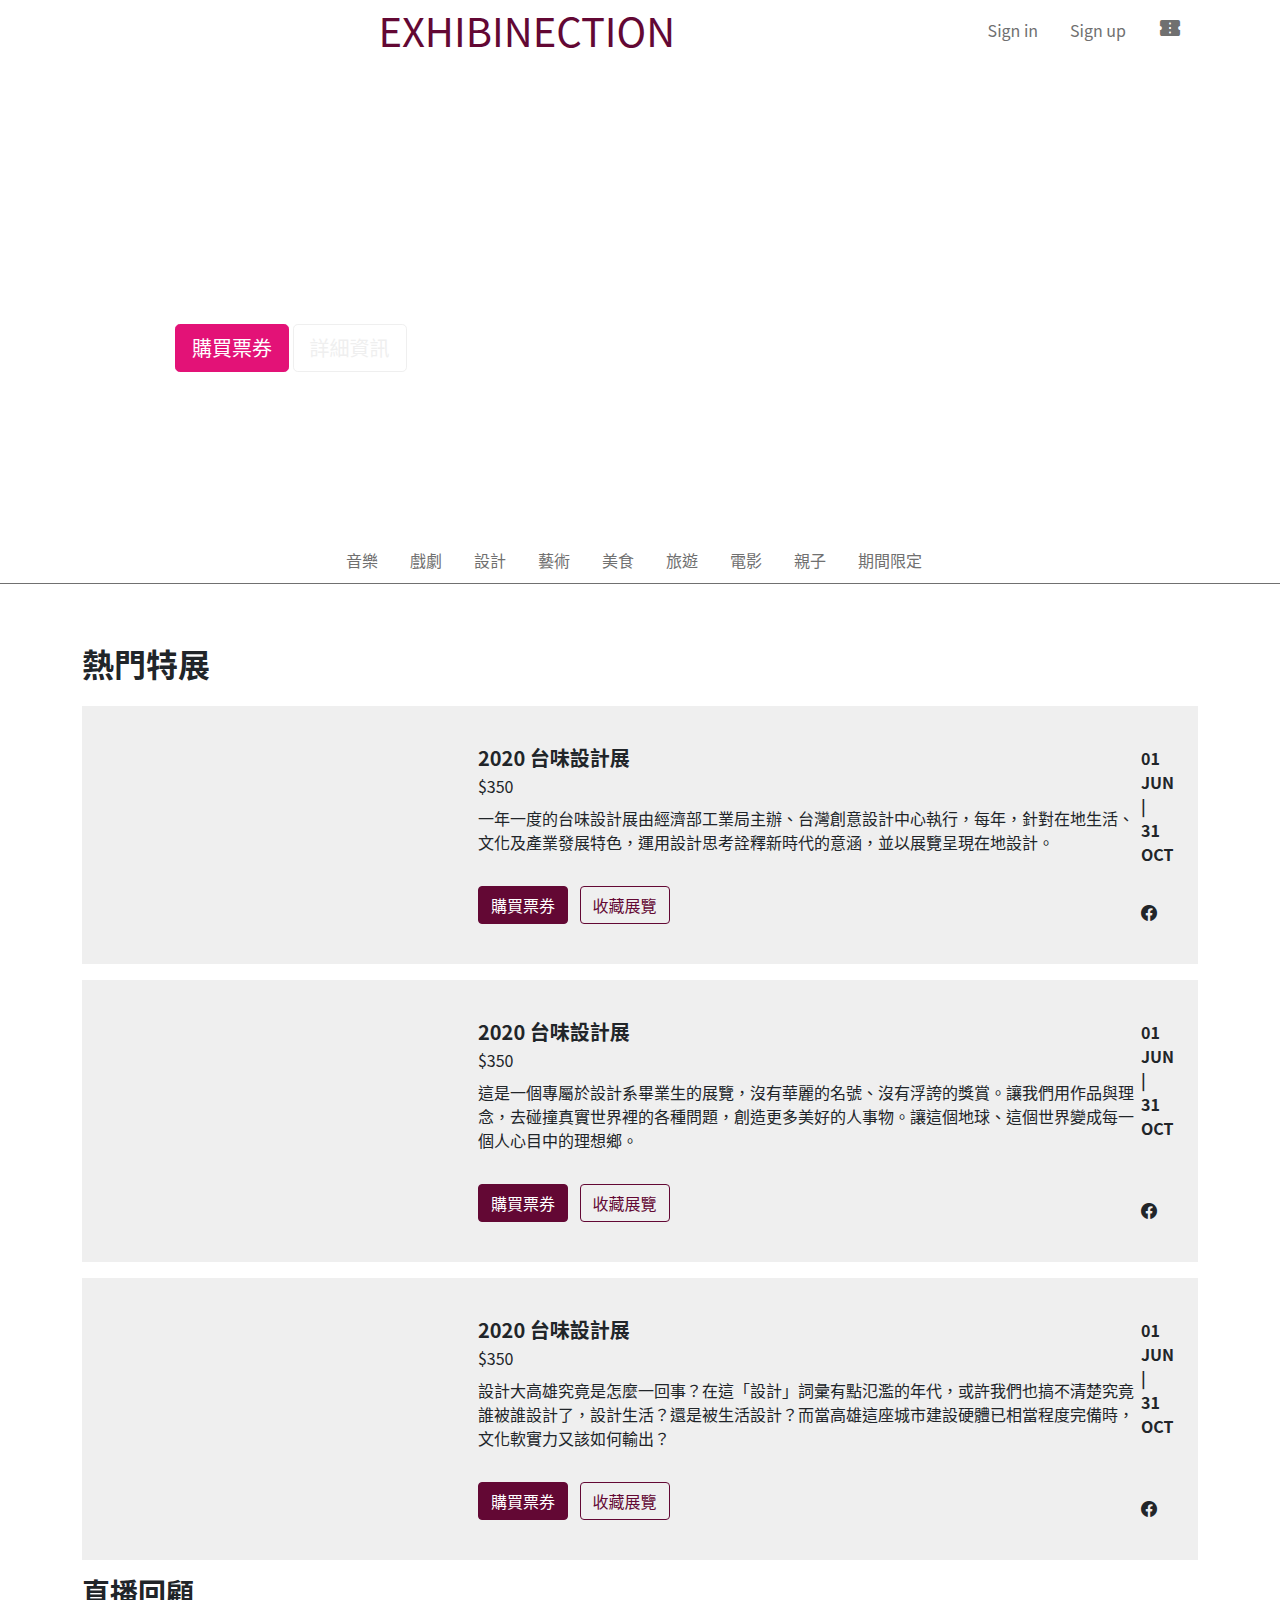
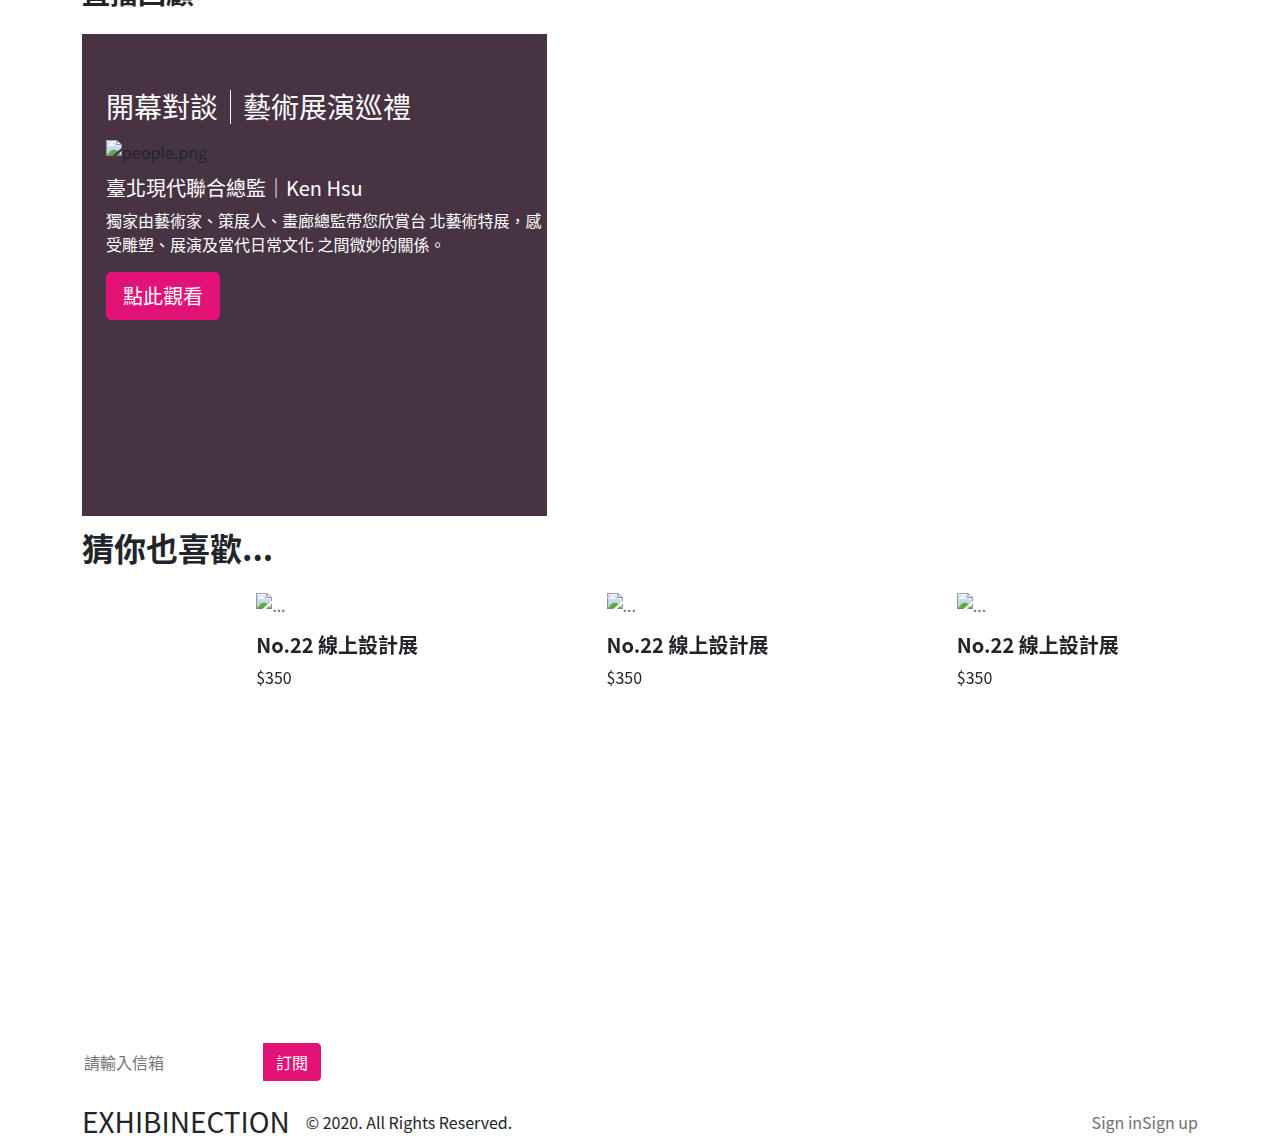
==== commit 05985d55: "Update 2021-08-14T09:00:22.345Z" ====
--- a/index.html
+++ b/index.html
@@ -16,40 +16,38 @@
     <link rel="stylesheet" href="./assets/style/all.css">
   </head>
   <body>
-    <div class="container">
-      <div class="d-flex  justify-content-end">
-        <div class="d-flex justify-content-between  pt-4  pb-4">
-          <div>
-            <a href="index.html" class="text-primary">EXHIBINECTION</a>
-
-          </div>
-          <ul class="list-unstyled d-flex">
-            <li>
-              <a href="#"class="#" >Sign in</a>
-            </li>
-            <li>
-              <a href="#"class="#" >Sign up</a>
-            </li>
-            <li>
-              <a href="#">
-                <span class="material-icons position-relative">
-                  confirmation_number
-                </span>
-              </a>
-          </li>
-          </ul>
-        </div>
-      </div>
-    </div>
+    <nav class=" container d-flex align-items-center ">
+
+              <h1 class=" flex-grow-1  text-center">
+                  <a class="text-primary d-block" href="./index.html">EXHIBINECTION</a>
+              </h1>
+              <ul class="navList list-unstyled d-flex align-items-center">
+                <li class="nav-item">
+                  <a class="nav-link  d-none d-sm-block"  href="#">Sign in</a>
+                </li>
+                <li class="nav-item">
+                  <a class="nav-link d-none d-sm-block" href="#">Sign up</a>
+                </li>
+                <li class="nav-item">
+                  <a class="nav-link " >
+                    <span class="material-icons position-relative">
+                      confirmation_number
+                    </span>
+                  </a>
+                </li>
+              </ul>
+      
+    </nav>
+
     
 <header class="header">
   <div class="container h-100">
     <div class="col-12 col-md-11 offset-md-1 d-flex flex-column justify-content-center h-100">
       <div>
         <h1 class="text-white mb-2 ">台北當代藝術展</h1>
-        <p class="text-white mb-4">01 JUN - 31 OCT</p>
+        <p class="text-white fw-bolder mb-4">01 JUN - 31 OCT</p>
         <button class="btn btn-secondary btn-lg text-white" >購買票券</button>
-        <button class="btn btn-outline-secondary btn-lg text-white">詳細資訊</button>
+        <button class="btn btn-outline-light btn-lg ">詳細資訊</button>
       </div>
     </div> 
 </div>
@@ -80,14 +78,22 @@
         <div class="col-12  col-md-8 ">
           <div class="card-body  px-sm-5 py-sm-7 px-0  d-flex justify-content-between">
             <div>
-              <h5 class="card-title fw-bolder mb-1">2020 台味設計展</h5>
+              <h5 class="card-title d-flex  fw-bolder mb-1">
+                2020 台味設計展
+                <a href="#" class="  d-block d-sm-none">
+                  <i class="bi bi-facebook"></i>
+                </a>
+                  <p class="  d-block d-sm-none">
+                    01 JUN — 31 OCT
+                  </p>
+              </h5>
               <p class="mb-2">$350</p>
               <p class="card-text  mb-4 mb-sm-6">一年一度的台味設計展由經濟部工業局主辦、台灣創意設計中心執行，每年，針對在地生活、文化及產業發展特色，運用設計思考詮釋新時代的意涵，並以展覽呈現在地設計。</p>
               <button type="submit"class="btn btn-primary me-1 me-sm-2">購買票券</button>
               <button type="submit"class="btn btn-outline-primary">收藏展覽</button>
             </div>
-              <div class=" d-flex flex-column justify-content-between">
-                <p>01 <br> JUN <br> <br> | <br> 31 <br> OCT</p>
+              <div class=" d-none d-sm-block d-lg-flex flex-column justify-content-between">
+              <p class="fw-bold"> 01 <br> JUN <br> | <br> 31 <br> OCT</p>
                 <i class="bi bi-facebook"></i>
               </div>
           </div>
@@ -102,14 +108,22 @@
         <div class="col-md-8">
           <div class="card-body  px-sm-5 py-sm-7 px-0 d-flex justify-content-between">
             <div>
-              <h5 class="card-title fw-bolder mb-1">No.22 線上設計展</h5>
+              <h5 class="card-title d-flex  fw-bolder mb-1">
+                2020 台味設計展
+                <a href="#" class="  d-block d-sm-none">
+                  <i class="bi bi-facebook"></i>
+                </a>
+                  <p class="  d-block d-sm-none">
+                    01 JUN — 31 OCT
+                  </p>
+              </h5>
               <p class="mb-2">$350</p>
               <p class="card-text mb-4 mb-sm-6">這是一個專屬於設計系畢業生的展覽，沒有華麗的名號、沒有浮誇的獎賞。讓我們用作品與理念，去碰撞真實世界裡的各種問題，創造更多美好的人事物。讓這個地球、這個世界變成每一個人心目中的理想鄉。</p>
               <button type="submit"class="btn btn-primary me-1 me-sm-2">購買票券</button>
               <button type="submit"class="btn btn-outline-primary">收藏展覽</button>
             </div>
-            <div class=" d-flex flex-column justify-content-between">
-              <p>01 <br> JUN <br> <br> | <br> 31 <br> OCT</p>
+            <div class=" d-none d-sm-block d-lg-flex flex-column justify-content-between">
+              <p class="fw-bold">01 <br> JUN <br> | <br> 31 <br> OCT</p>
               <i class="bi bi-facebook"></i>
             </div>
           </div>
@@ -124,14 +138,22 @@
         <div class="col-md-8">
           <div class="card-body px-sm-5 py-sm-7  d-flex justify-content-between">
             <div>
-              <h5 class="card-title fw-bolder mb-1">高雄設計節</h5>
+              <h5 class="card-title d-flex  fw-bolder mb-1">
+                2020 台味設計展
+                <a href="#" class="  d-block d-sm-none">
+                  <i class="bi bi-facebook"></i>
+                </a>
+                  <p class="  d-block d-sm-none">
+                    01 JUN — 31 OCT
+                  </p>
+              </h5>
               <p class="mb-2">$350</p>
               <p class="card-text  mb-4 mb-sm-6">設計大高雄究竟是怎麼一回事？在這「設計」詞彙有點氾濫的年代，或許我們也搞不清楚究竟誰被誰設計了，設計生活？還是被生活設計？而當高雄這座城市建設硬體已相當程度完備時，文化軟實力又該如何輸出？</p>
               <button type="submit"class="btn btn-primary me-1 me-sm-2">購買票券</button>
               <button type="submit"class="btn btn-outline-primary">收藏展覽</button>
             </div>
-            <div class=" d-flex flex-column justify-content-between">
-              <p>01 <br> JUN <br> <br> | <br> 31 <br> OCT</p>
+            <div class=" d-none d-sm-block d-lg-flex flex-column justify-content-between">
+              <p class="fw-bold">01 <br> JUN <br> | <br> 31 <br> OCT</p>
               <i class="bi bi-facebook"></i>
             </div>
           </div>
@@ -165,8 +187,6 @@
 
 
 
-
-
 <!-- swiper 輪播 -->
 <div class="container">
   <h2 class="fw-bolder mb-2 mb-sm-5 ">猜你也喜歡...</h2>
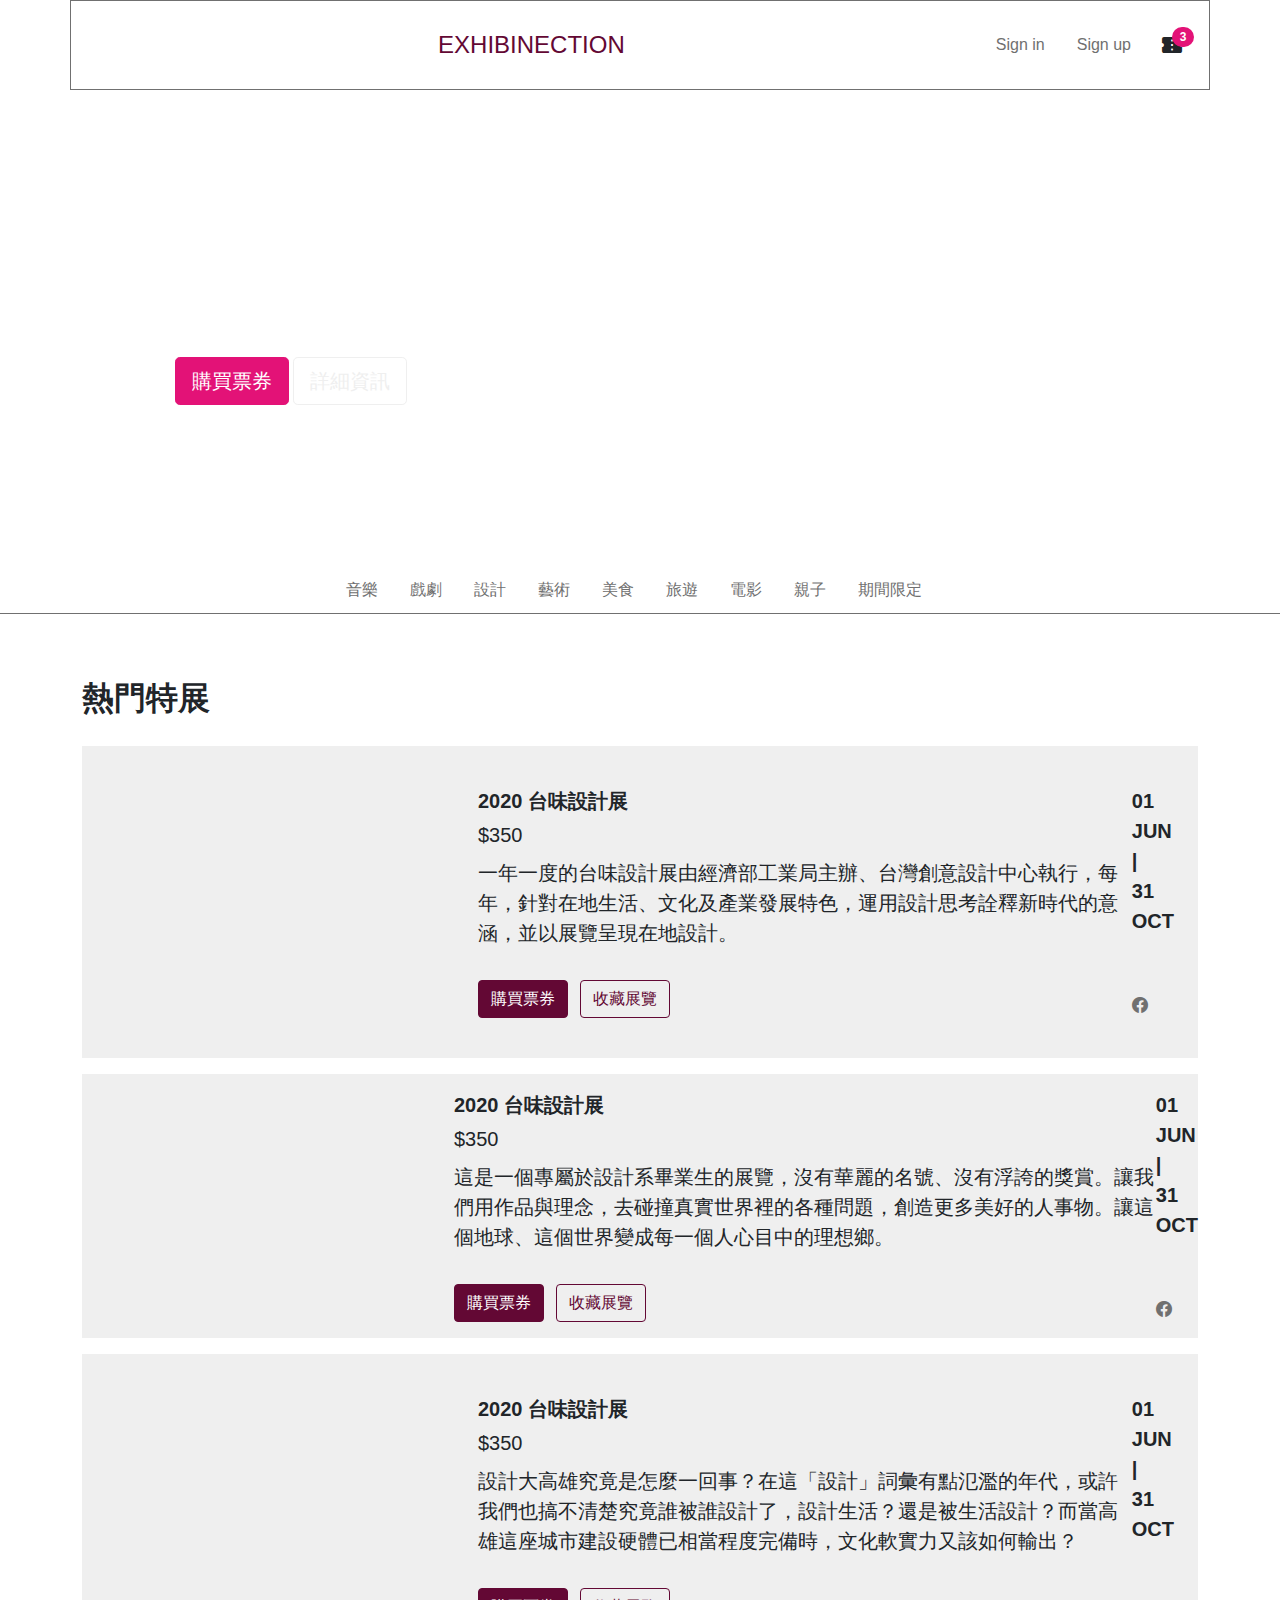
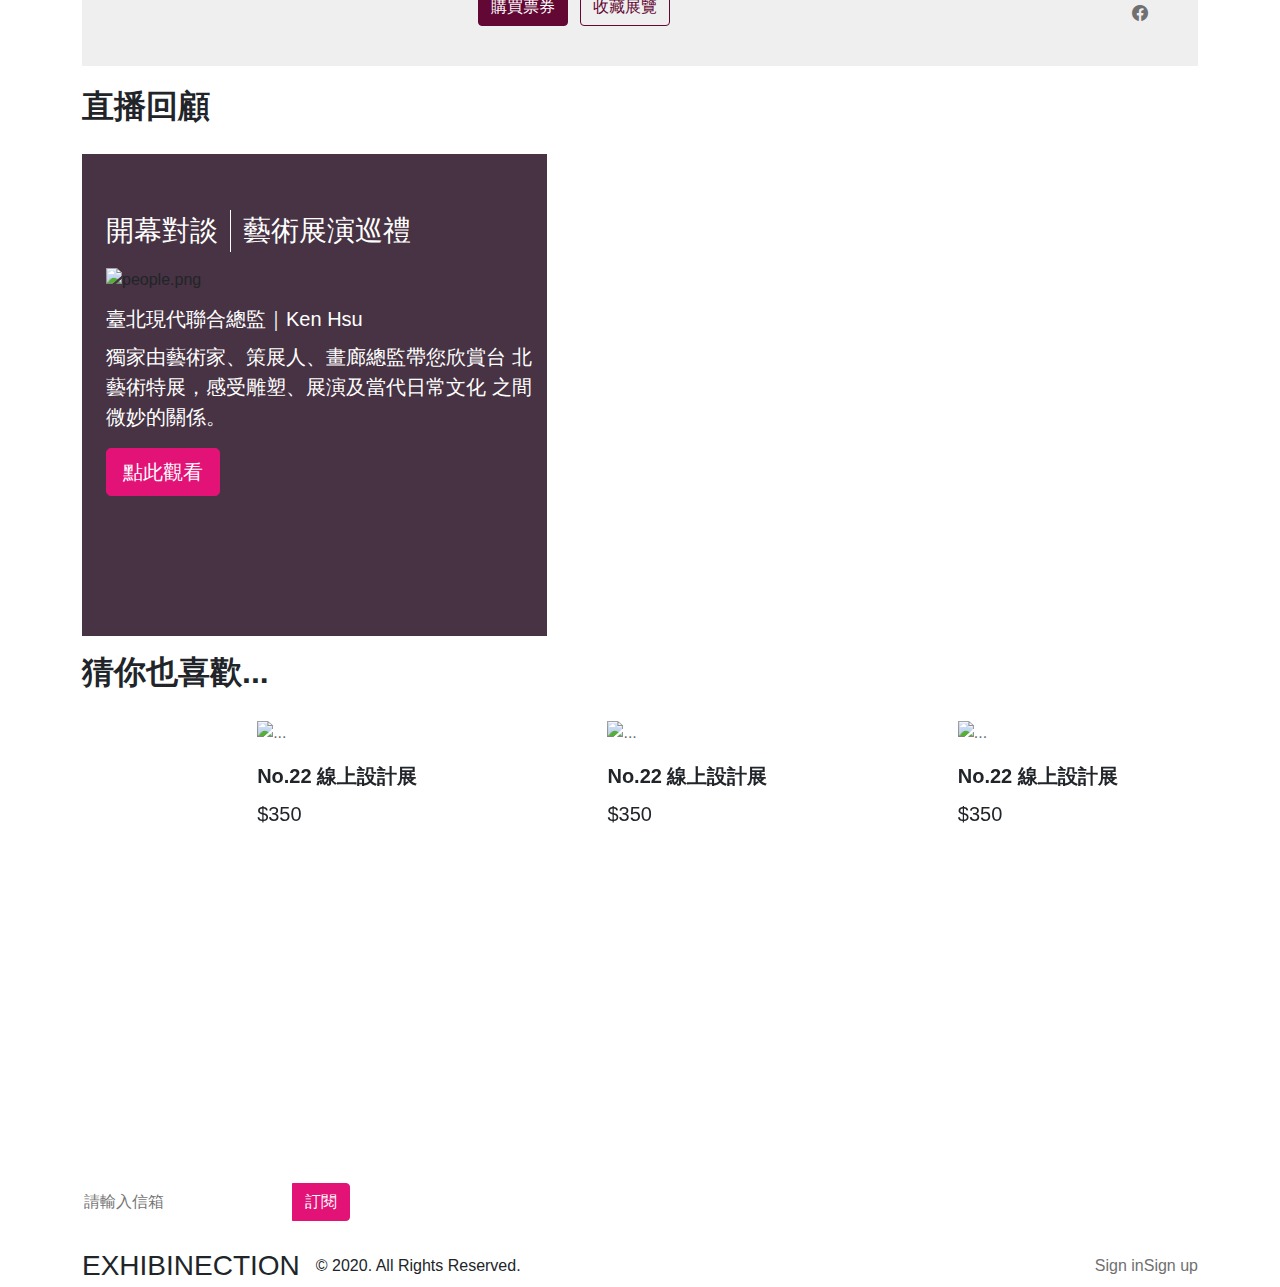
==== commit 20336108: "Update 2021-08-16T03:30:57.965Z" ====
--- a/index.html
+++ b/index.html
@@ -16,10 +16,9 @@
     <link rel="stylesheet" href="./assets/style/all.css">
   </head>
   <body>
-    <nav class=" container d-flex align-items-center ">
-
+    <nav class=" container d-flex align-items-center py-5 border border-info ">
               <h1 class=" flex-grow-1  text-center">
-                  <a class="text-primary d-block" href="./index.html">EXHIBINECTION</a>
+                  <a class="font-m text-primary d-block" href="./index.html">EXHIBINECTION</a>
               </h1>
               <ul class="navList list-unstyled d-flex align-items-center">
                 <li class="nav-item">
@@ -29,14 +28,16 @@
                   <a class="nav-link d-none d-sm-block" href="#">Sign up</a>
                 </li>
                 <li class="nav-item">
-                  <a class="nav-link " >
-                    <span class="material-icons position-relative">
+                  <button type="button" class="btn position-relative ">
+                    <span class="material-icons d-block align-middle">
                       confirmation_number
                     </span>
-                  </a>
+                    <span class="position-absolute top-0 start-50   badge rounded-pill bg-secondary   ">
+                      3
+                    </span>
+                  </button>
                 </li>
-              </ul>
-      
+              </ul> 
     </nav>
 
     
@@ -44,8 +45,8 @@
   <div class="container h-100">
     <div class="col-12 col-md-11 offset-md-1 d-flex flex-column justify-content-center h-100">
       <div>
-        <h1 class="text-white mb-2 ">台北當代藝術展</h1>
-        <p class="text-white fw-bolder mb-4">01 JUN - 31 OCT</p>
+        <h1 class="font-xl text-white mb-2 ">台北當代藝術展</h1>
+        <p class="font-s text-white fw-bolder mb-4">01 JUN - 31 OCT</p>
         <button class="btn btn-secondary btn-lg text-white" >購買票券</button>
         <button class="btn btn-outline-light btn-lg ">詳細資訊</button>
       </div>
@@ -69,7 +70,7 @@
 <!--熱門特展區塊  -->
 <main>
   <div class="container">
-    <h2 class=" mb-2 mb-sm-5  fw-bold">熱門特展</h2>
+    <h2 class="font-xl   mb-2 mb-sm-5  fw-bold">熱門特展</h2>
     <div class="card mb-4 " >
       <div class="row g-0 bg-light px-4 px-sm-0 py-5 py-sm-0">
         <div class="col-12 col-md-4 mb-2 mb-sm-0">
@@ -78,7 +79,7 @@
         <div class="col-12  col-md-8 ">
           <div class="card-body  px-sm-5 py-sm-7 px-0  d-flex justify-content-between">
             <div>
-              <h5 class="card-title d-flex  fw-bolder mb-1">
+              <h5 class="card-title font-s d-flex  fw-bolder mb-1">
                 2020 台味設計展
                 <a href="#" class="  d-block d-sm-none">
                   <i class="bi bi-facebook"></i>
@@ -87,14 +88,16 @@
                     01 JUN — 31 OCT
                   </p>
               </h5>
-              <p class="mb-2">$350</p>
-              <p class="card-text  mb-4 mb-sm-6">一年一度的台味設計展由經濟部工業局主辦、台灣創意設計中心執行，每年，針對在地生活、文化及產業發展特色，運用設計思考詮釋新時代的意涵，並以展覽呈現在地設計。</p>
-              <button type="submit"class="btn btn-primary me-1 me-sm-2">購買票券</button>
-              <button type="submit"class="btn btn-outline-primary">收藏展覽</button>
+              <p class="font-s mb-2">$350</p>
+              <p class="card-text font-s  mb-4 mb-sm-6">一年一度的台味設計展由經濟部工業局主辦、台灣創意設計中心執行，每年，針對在地生活、文化及產業發展特色，運用設計思考詮釋新時代的意涵，並以展覽呈現在地設計。</p>
+              <button class="btn btn-primary me-1 me-sm-2">購買票券</button>
+              <button class="btn btn-outline-primary">收藏展覽</button>
             </div>
               <div class=" d-none d-sm-block d-lg-flex flex-column justify-content-between">
-              <p class="fw-bold"> 01 <br> JUN <br> | <br> 31 <br> OCT</p>
+              <p class="font-s fw-bold"> 01 <br> JUN <br> | <br> 31 <br> OCT</p>
+              <a href="#" >  
                 <i class="bi bi-facebook"></i>
+              </a>
               </div>
           </div>
         </div>
@@ -106,9 +109,9 @@
           <img src="https://github.com/hexschool/webLayoutTraining1st/blob/master/exhibition-week6/michel-catalisano--a0D9LpcKV8-unsplash.jpg?raw=true" alt="">
         </div>
         <div class="col-md-8">
-          <div class="card-body  px-sm-5 py-sm-7 px-0 d-flex justify-content-between">
+          <div class="card-body   d-flex justify-content-between">
             <div>
-              <h5 class="card-title d-flex  fw-bolder mb-1">
+              <h5 class="card-title font-s d-flex  fw-bolder mb-1">
                 2020 台味設計展
                 <a href="#" class="  d-block d-sm-none">
                   <i class="bi bi-facebook"></i>
@@ -117,14 +120,16 @@
                     01 JUN — 31 OCT
                   </p>
               </h5>
-              <p class="mb-2">$350</p>
-              <p class="card-text mb-4 mb-sm-6">這是一個專屬於設計系畢業生的展覽，沒有華麗的名號、沒有浮誇的獎賞。讓我們用作品與理念，去碰撞真實世界裡的各種問題，創造更多美好的人事物。讓這個地球、這個世界變成每一個人心目中的理想鄉。</p>
-              <button type="submit"class="btn btn-primary me-1 me-sm-2">購買票券</button>
-              <button type="submit"class="btn btn-outline-primary">收藏展覽</button>
+              <p class="font-s mb-2">$350</p>
+              <p class="card-text font-s mb-4 mb-sm-6">這是一個專屬於設計系畢業生的展覽，沒有華麗的名號、沒有浮誇的獎賞。讓我們用作品與理念，去碰撞真實世界裡的各種問題，創造更多美好的人事物。讓這個地球、這個世界變成每一個人心目中的理想鄉。</p>
+              <button class="btn btn-primary me-1 me-sm-2">購買票券</button>
+              <button class="btn btn-outline-primary">收藏展覽</button>
             </div>
             <div class=" d-none d-sm-block d-lg-flex flex-column justify-content-between">
-              <p class="fw-bold">01 <br> JUN <br> | <br> 31 <br> OCT</p>
-              <i class="bi bi-facebook"></i>
+              <p class=" font-s fw-bold">01 <br> JUN <br> | <br> 31 <br> OCT</p>
+              <a href="#" >
+                <i class="bi bi-facebook"></i>
+              </a>
             </div>
           </div>
         </div>
@@ -138,7 +143,7 @@
         <div class="col-md-8">
           <div class="card-body px-sm-5 py-sm-7  d-flex justify-content-between">
             <div>
-              <h5 class="card-title d-flex  fw-bolder mb-1">
+              <h5 class="card-title font-s  d-flex  fw-bolder mb-1">
                 2020 台味設計展
                 <a href="#" class="  d-block d-sm-none">
                   <i class="bi bi-facebook"></i>
@@ -147,14 +152,16 @@
                     01 JUN — 31 OCT
                   </p>
               </h5>
-              <p class="mb-2">$350</p>
-              <p class="card-text  mb-4 mb-sm-6">設計大高雄究竟是怎麼一回事？在這「設計」詞彙有點氾濫的年代，或許我們也搞不清楚究竟誰被誰設計了，設計生活？還是被生活設計？而當高雄這座城市建設硬體已相當程度完備時，文化軟實力又該如何輸出？</p>
-              <button type="submit"class="btn btn-primary me-1 me-sm-2">購買票券</button>
-              <button type="submit"class="btn btn-outline-primary">收藏展覽</button>
+              <p class=" font-s mb-2">$350</p>
+              <p class="card-text  font-s  mb-4 mb-sm-6">設計大高雄究竟是怎麼一回事？在這「設計」詞彙有點氾濫的年代，或許我們也搞不清楚究竟誰被誰設計了，設計生活？還是被生活設計？而當高雄這座城市建設硬體已相當程度完備時，文化軟實力又該如何輸出？</p>
+              <button class="btn btn-primary me-1 me-sm-2">購買票券</button>
+              <button class="btn btn-outline-primary">收藏展覽</button>
             </div>
             <div class=" d-none d-sm-block d-lg-flex flex-column justify-content-between">
-              <p class="fw-bold">01 <br> JUN <br> | <br> 31 <br> OCT</p>
-              <i class="bi bi-facebook"></i>
+              <p class=" font-s fw-bold">01 <br> JUN <br> | <br> 31 <br> OCT</p>
+              <a href="#"  >
+                <i class="bi bi-facebook"></i>
+              </a>
             </div>
           </div>
         </div>
@@ -164,7 +171,7 @@
 
   <!-- 直播回顧 -->
   <div class="container">
-      <h3 class="fw-bold mb-2 mb-sm-5">直播回顧</h3>
+      <h3 class="font-xl  fw-bold mb-2 mb-sm-5">直播回顧</h3>
   </div>
   <div class="container mb-3 ">
     <div class="row g-0 liveReview-bg">
@@ -175,8 +182,8 @@
             <h3 class="text-white ps-3">藝術展演巡禮</h3> 
           </div>
           <img class="mb-3" src="https://github.com/hexschool/webLayoutTraining1st/blob/master/exhibition-week6/people.png?raw=true" alt="people.png">
-          <h5 class="text-white mb-2">臺北現代聯合總監｜Ken Hsu</h5>
-          <p class="text-white mb-4">獨家由藝術家、策展人、畫廊總監帶您欣賞台  北藝術特展，感受雕塑、展演及當代日常文化   之間微妙的關係。</p>
+          <h5 class="text-white font-s mb-2">臺北現代聯合總監｜Ken Hsu</h5>
+          <p class="text-white font-s mb-4">獨家由藝術家、策展人、畫廊總監帶您欣賞台  北藝術特展，感受雕塑、展演及當代日常文化   之間微妙的關係。</p>
           <button type="button" class="btn btn-secondary btn-lg text-white">點此觀看</button>
         </div>
       </div>
@@ -189,7 +196,7 @@
 
 <!-- swiper 輪播 -->
 <div class="container">
-  <h2 class="fw-bolder mb-2 mb-sm-5 ">猜你也喜歡...</h2>
+  <h2 class="font-xl fw-bold mb-2 mb-sm-5 ">猜你也喜歡...</h2>
   <div class="row">
     <div class="col-12 col-md-11 offset-md-1">
       <div class="swiper-container mySwiper">
@@ -200,8 +207,8 @@
                 <img src="https://images.unsplash.com/photo-1492087368735-957f2d176504?ixid=MnwxMjA3fDB8MHxwaG90by1wYWdlfHx8fGVufDB8fHx8&ixlib=rb-1.2.1&auto=format&fit=crop&w=960&q=80" class="card-img-top" alt="...">
               </a>
               <div class="card-body">
-                <h5 class="card-title text-start fw-bold">No.22 線上設計展</h5>
-                <p class="card-text text-start">$350</p>
+                <h5 class="card-title  font-s  text-start fw-bold">No.22 線上設計展</h5>
+                <p class="card-text  font-s  text-start">$350</p>
               </div>
             </div> 
           </div>
@@ -211,8 +218,8 @@
                 <img src="https://images.unsplash.com/photo-1567722681579-c671cabd2810?ixlib=rb-1.2.1&ixid=MnwxMjA3fDB8MHxwaG90by1wYWdlfHx8fGVufDB8fHx8&auto=format&fit=crop&w=334&q=80" class="card-img-top" alt="...">
               </a>
             <div class="card-body">
-              <h5 class="card-title text-start fw-bold">No.22 線上設計展</h5>
-              <p class="card-text text-start">$350</p>
+              <h5 class="card-title  font-s  text-start fw-bold">No.22 線上設計展</h5>
+              <p class="card-text  font-s  text-start">$350</p>
             </div>
             </div>
           </div>
@@ -222,8 +229,8 @@
                 <img src="https://images.unsplash.com/photo-1578402025217-920675beb3c3?ixid=MnwxMjA3fDB8MHxwaG90by1wYWdlfHx8fGVufDB8fHx8&ixlib=rb-1.2.1&auto=format&fit=crop&w=1065&q=80" class="card-img-top" alt="...">
               </a>
             <div class="card-body">
-              <h5 class="card-title text-start fw-bold">No.22 線上設計展</h5>
-              <p class="card-text text-start">$350</p>
+              <h5 class="card-title  font-s  text-start fw-bold">No.22 線上設計展</h5>
+              <p class="card-text  font-s  text-start">$350</p>
             </div>
             </div>
           </div>
@@ -233,8 +240,8 @@
                 <img src="https://images.unsplash.com/photo-1492087368735-957f2d176504?ixid=MnwxMjA3fDB8MHxwaG90by1wYWdlfHx8fGVufDB8fHx8&ixlib=rb-1.2.1&auto=format&fit=crop&w=960&q=80" class="card-img-top" alt="...">
               </a>
               <div class="card-body">
-                <h5 class="card-title text-start fw-bold">No.22 線上設計展</h5>
-                <p class="card-text text-start">$350</p>
+                <h5 class="card-title  font-s  text-start fw-bold">No.22 線上設計展</h5>
+                <p class="card-text  font-s  text-start">$350</p>
               </div>
               </div>
           </div>
@@ -244,8 +251,8 @@
                 <img src="https://images.unsplash.com/photo-1567722681579-c671cabd2810?ixlib=rb-1.2.1&ixid=MnwxMjA3fDB8MHxwaG90by1wYWdlfHx8fGVufDB8fHx8&auto=format&fit=crop&w=334&q=80" class="card-img-top" alt="...">
               </a>
             <div class="card-body">
-              <h5 class="card-title text-start fw-bold">No.22 線上設計展</h5>
-              <p class="card-text text-start">$350</p>
+              <h5 class="card-title  font-s  text-start fw-bold">No.22 線上設計展</h5>
+              <p class="card-text  font-s  text-start">$350</p>
             </div>
             </div>
           </div>
@@ -255,8 +262,8 @@
                 <img src="https://images.unsplash.com/photo-1578402025217-920675beb3c3?ixid=MnwxMjA3fDB8MHxwaG90by1wYWdlfHx8fGVufDB8fHx8&ixlib=rb-1.2.1&auto=format&fit=crop&w=1065&q=80" class="card-img-top" alt="...">
               </a>
             <div class="card-body">
-              <h5 class="card-title text-start fw-bold">No.22 線上設計展</h5>
-              <p class="card-text text-start">$350</p>
+              <h5 class="card-title  font-s  text-start fw-bold">No.22 線上設計展</h5>
+              <p class="card-text  font-s  text-start">$350</p>
             </div>
             </div>
           </div>
@@ -266,8 +273,8 @@
                 <img src="https://images.unsplash.com/photo-1492087368735-957f2d176504?ixid=MnwxMjA3fDB8MHxwaG90by1wYWdlfHx8fGVufDB8fHx8&ixlib=rb-1.2.1&auto=format&fit=crop&w=960&q=80" class="card-img-top" alt="...">
               </a>
             <div class="card-body">
-              <h5 class="card-title text-start fw-bold">No.22 線上設計展</h5>
-              <p class="card-text text-start">$350</p>
+              <h5 class="card-title  font-s  text-start fw-bold">No.22 線上設計展</h5>
+              <p class="card-text  font-s  text-start">$350</p>
             </div>
             </div>
           </div>
@@ -277,8 +284,8 @@
                 <img src="https://images.unsplash.com/photo-1567722681579-c671cabd2810?ixlib=rb-1.2.1&ixid=MnwxMjA3fDB8MHxwaG90by1wYWdlfHx8fGVufDB8fHx8&auto=format&fit=crop&w=334&q=80" class="card-img-top" alt="...">
               </a>
               <div class="card-body">
-                <h5 class="card-title text-start fw-bold">No.22 線上設計展</h5>
-                <p class="card-text text-start">$350</p>
+                <h5 class="card-title  font-s  text-start fw-bold">No.22 線上設計展</h5>
+                <p class="card-text  font-s  text-start">$350</p>
               </div>
               </div>
           </div>
@@ -288,8 +295,8 @@
                 <img src="https://images.unsplash.com/photo-1578402025217-920675beb3c3?ixid=MnwxMjA3fDB8MHxwaG90by1wYWdlfHx8fGVufDB8fHx8&ixlib=rb-1.2.1&auto=format&fit=crop&w=1065&q=80" class="card-img-top" alt="...">
               </a>
               <div class="card-body">
-                <h5 class="card-title text-start fw-bold">No.22 線上設計展</h5>
-                <p class="card-text text-start">$350</p>
+                <h5 class="card-title  font-s  text-start fw-bold">No.22 線上設計展</h5>
+                <p class="card-text  font-s  text-start">$350</p>
               </div>
               </div>
           </div>
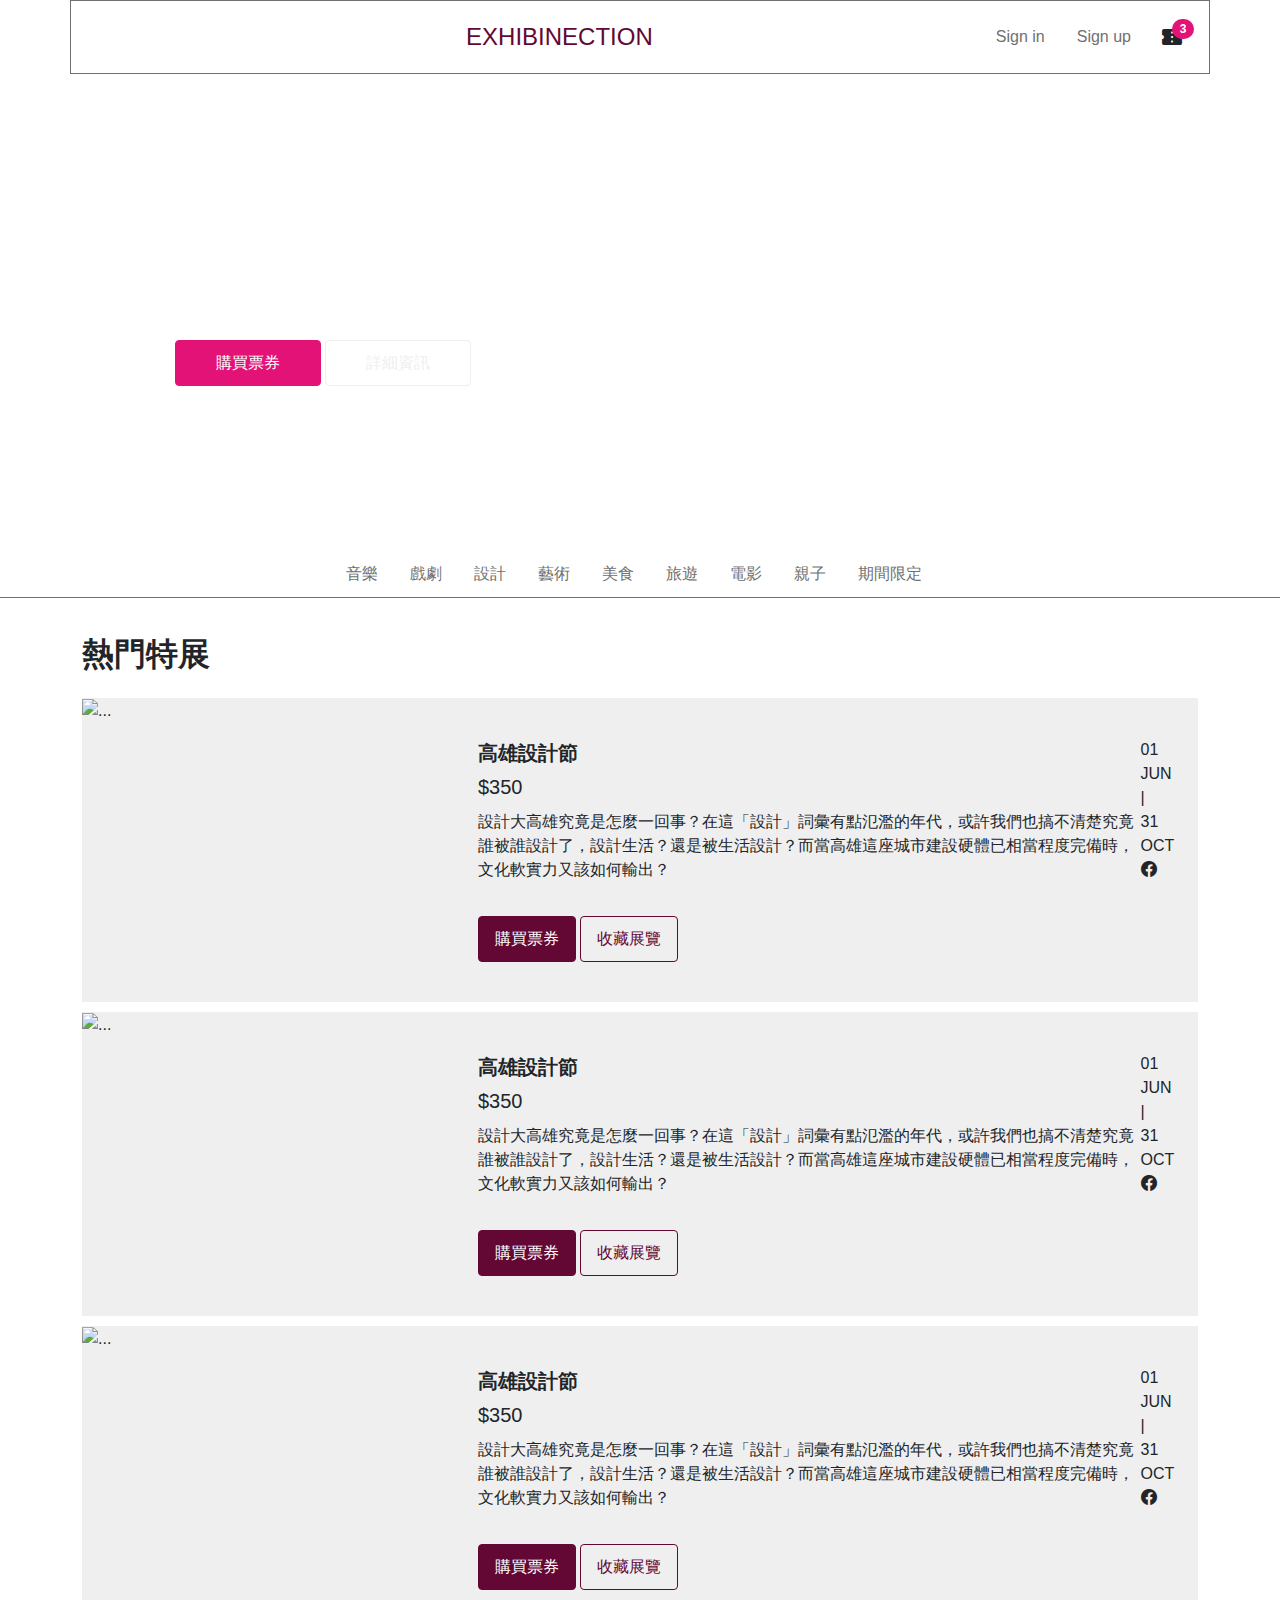
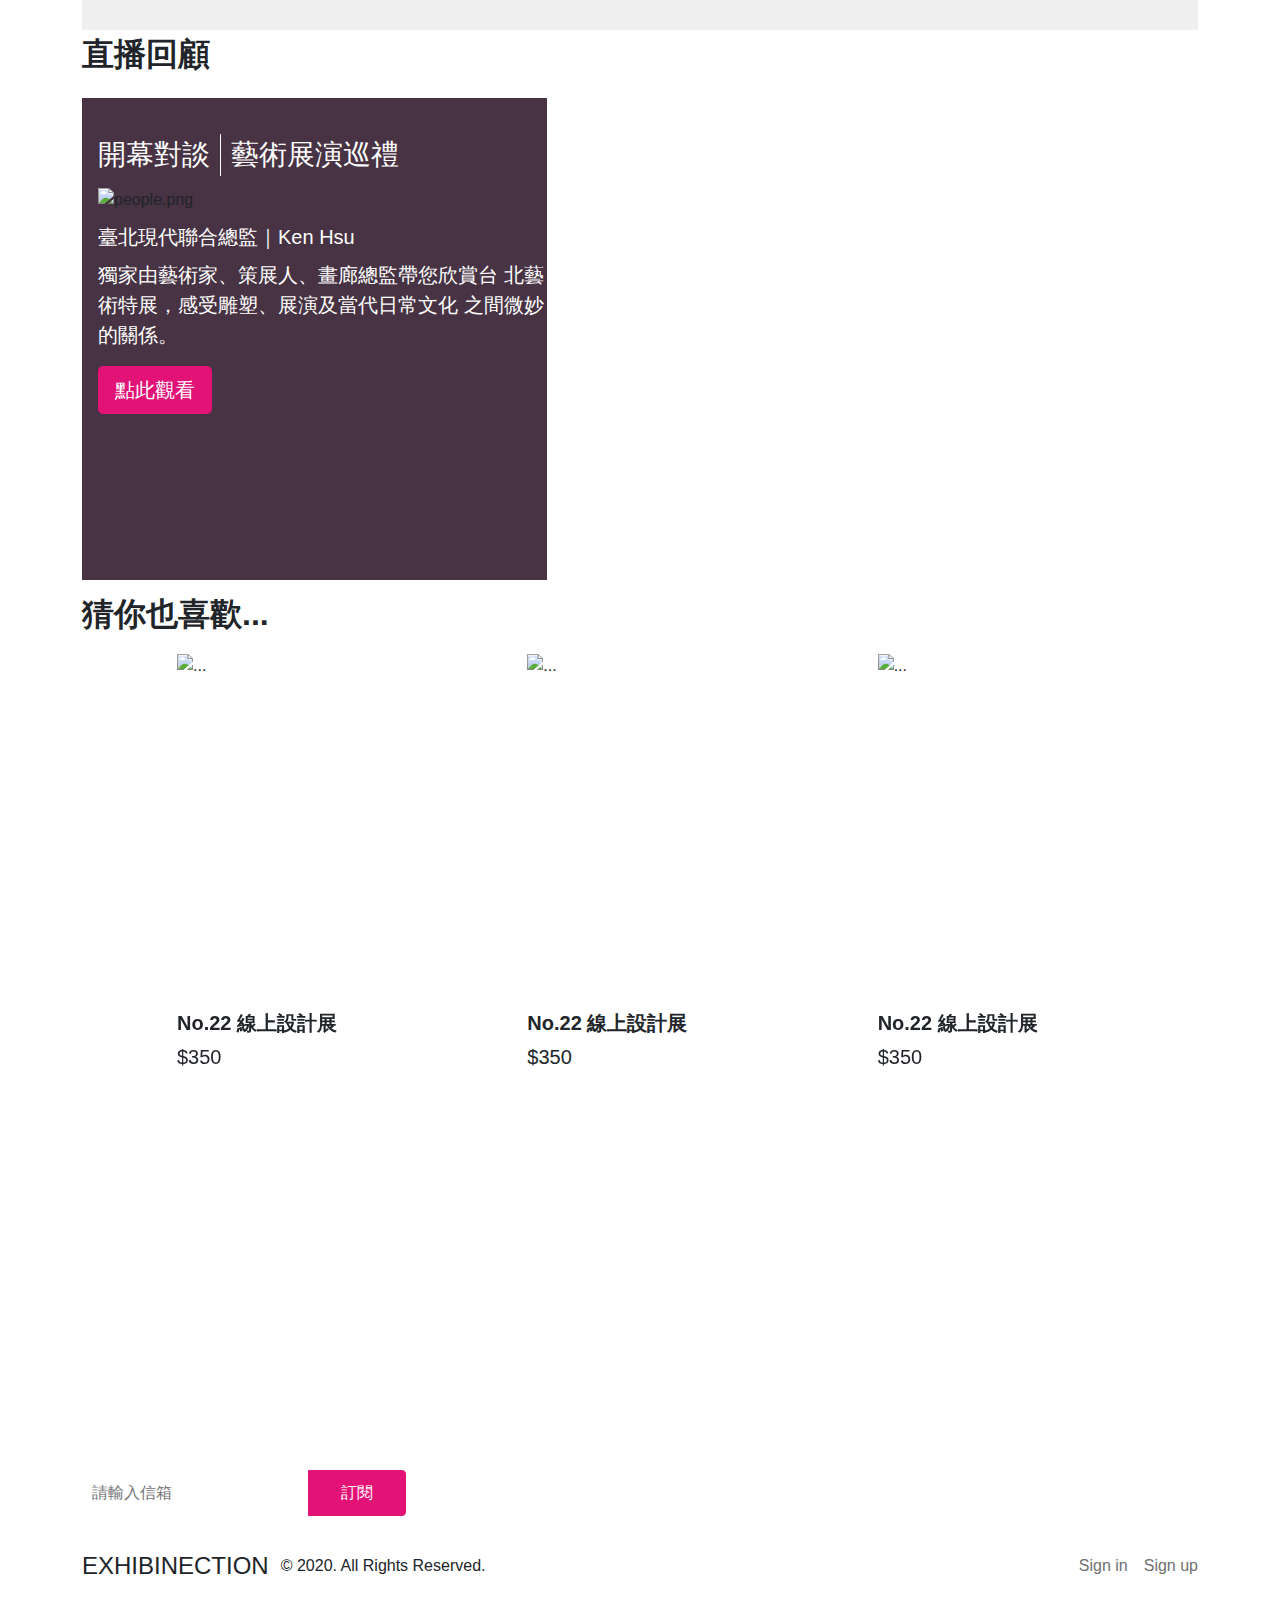
==== commit 9650e30a: "Update 2021-08-20T04:32:25.049Z" ====
--- a/index.html
+++ b/index.html
@@ -4,7 +4,7 @@
     <meta charset="UTF-8">
     <meta name="viewport" content="width=device-width, initial-scale=1.0">
     <meta http-equiv="X-UA-Compatible" content="ie=edge">
-    <title>EXHIBINECTION Index</title>
+    <title>台北當代藝術展首頁</title>
     <link rel="preconnect" href="https://fonts.googleapis.com">
     <link rel="preconnect" href="https://fonts.gstatic.com" crossorigin>
     <link href="https://fonts.googleapis.com/css2?family=Lato:ital,wght@0,300;0,400;0,700;0,900;1,300;1,400;1,700;1,900&family=Roboto+Mono:ital,wght@0,300;0,400;0,500;0,600;0,700;1,300;1,400;1,500;1,600;1,700&display=swap" rel="stylesheet">
@@ -17,10 +17,15 @@
   </head>
   <body>
     <nav class=" container d-flex align-items-center py-5 border border-info ">
+          <button class="navbar-toggler" type="button" data-bs-toggle="collapse" data-bs-target="#navbarSupportedContent"
+              aria-controls="navbarSupportedContent" aria-expanded="false" aria-label="Toggle navigation">
+              <span class="navbar-toggler-icon"></span>
+          </button> 
               <h1 class=" flex-grow-1  text-center">
                   <a class="font-m text-primary d-block" href="./index.html">EXHIBINECTION</a>
               </h1>
-              <ul class="navList list-unstyled d-flex align-items-center">
+              
+              <ul class="navList list-unstyled d-flex align-items-center ">
                 <li class="nav-item">
                   <a class="nav-link  d-none d-sm-block"  href="#">Sign in</a>
                 </li>
@@ -28,7 +33,7 @@
                   <a class="nav-link d-none d-sm-block" href="#">Sign up</a>
                 </li>
                 <li class="nav-item">
-                  <button type="button" class="btn position-relative ">
+                  <button type="button" class="btn position-relative " data-bs-toggle="offcanvas" data-bs-target="#offcanvasRight" aria-controls="offcanvasRight">
                     <span class="material-icons d-block align-middle">
                       confirmation_number
                     </span>
@@ -39,16 +44,50 @@
                 </li>
               </ul> 
     </nav>
-
-    
+ 
+    <!-- -------------------- -->
+    <!-- <nav class="navbar navbar-expand-lg navbar-light border border-dark bg-white" style="z-index:1090;">
+      <div class="container">  -->
+        <!-- 漢堡選單 -->
+        <!-- <button class="navbar-toggler" type="button" data-bs-toggle="collapse" data-bs-target="#navbarSupportedContent"
+          aria-controls="navbarSupportedContent" aria-expanded="false" aria-label="Toggle navigation">
+          <span class="navbar-toggler-icon"></span>
+        </button> -->
+        <!-- logo -->
+        <!-- <a class="navbar-brand text-primary position-lg-absolute top-50 start-50 translate-lg-middle" href="./index.html">EXHIBINECTION</a> -->
+        <!-- icon -->
+        <!-- <a href="#" class="nav-link position-relative link-black order-lg-3" data-bs-toggle="offcanvas"
+          data-bs-target="#offcanvasRight" aria-controls="offcanvasRight">
+          <span class="material-icons">
+            confirmation_number
+          </span>
+          <span class="position-absolute translate-middle rounded-circle bg-secondary text-white px-2">
+            3
+          </span>
+        </a> -->
+        <!-- 折疊 -->
+        <!-- <div class="collapse navbar-collapse" id="navbarSupportedContent">
+          <ul class="navbar-nav mb-2 mb-lg-0 w-100 d-flex  justify-content-md-end">
+            <li class="nav-item">
+              <a class="nav-link" aria-current="page" href="#">Sign in</a>
+            </li>
+            <li class="nav-item">
+              <a class="nav-link" href="#">Sign up</a>
+            </li>
+          </ul>
+  
+        </div>
+      </div> 
+    </nav> -->
+
 <header class="header">
   <div class="container h-100">
     <div class="col-12 col-md-11 offset-md-1 d-flex flex-column justify-content-center h-100">
       <div>
         <h1 class="font-xl text-white mb-2 ">台北當代藝術展</h1>
         <p class="font-s text-white fw-bolder mb-4">01 JUN - 31 OCT</p>
-        <button class="btn btn-secondary btn-lg text-white" >購買票券</button>
-        <button class="btn btn-outline-light btn-lg ">詳細資訊</button>
+        <button class="btn btn-secondary  text-white py-3 px-10" >購買票券</button>
+        <button class="btn btn-outline-light  py-3 px-10">詳細資訊</button>
       </div>
     </div> 
 </div>
@@ -70,16 +109,111 @@
 <!--熱門特展區塊  -->
 <main>
   <div class="container">
-    <h2 class="font-xl   mb-2 mb-sm-5  fw-bold">熱門特展</h2>
-    <div class="card mb-4 " >
+    <h2 class="font-xl   mb-2 mb-md-6  fw-bold">熱門特展</h2>
+    <ul class="row list-unstyled">
+      <li class="col-12">
+        <div class="card mb-3">
+          <div class="row g-0  bg-light">
+            <div class="col-md-4">
+              <img src="https://github.com/hexschool/webLayoutTraining1st/blob/master/exhibition-week6/alina-grubnyak-R84Oy89aNKs-unsplash.jpg?raw=true" class="img-fluid " alt="...">
+            </div>
+            <div class="col-md-8 px-lg-7 py-lg-10">
+              <div class="card-body py-0 d-flex justify-content-between ">
+                <div>
+                  <div class="d-flex  align-items-center justify-content-between" >
+                    <h5 class="card-title fw-bold mb-1 ">高雄設計節
+                      <i class="bi bi-facebook d-lg-none"></i>
+                    </h5>
+                    <span class="fw-medium d-lg-none">01 JUN — 31 OCT</span>
+                  </div>
+                  <p class="card-text font-s mb-2">$350</p>
+                  <p class="card-text fw-medium mb-6 mb-lg-9">設計大高雄究竟是怎麼一回事？在這「設計」詞彙有點氾濫的年代，或許我們也搞不清楚究竟誰被誰設計了，設計生活？還是被生活設計？而當高雄這座城市建設硬體已相當程度完備時，文化軟實力又該如何輸出？</p>
+                  <button class="btn btn-primary px-5 py-3">購買票券</button>
+                  <button class="btn btn-outline-primary px-5 py-3"> 收藏展覽</button>
+                </div>
+                <div class="d-flex flex-column d-none d-lg-block  justify-content-between">
+                  <span>01 <br>JUN<br> |<br>31 <br>OCT</span>
+                  <i class="bi bi-facebook "></i>
+                </div>
+              </div>
+            </div>
+          </div>
+        </div>
+      </li>
+      <li class="col-12">
+        <div class="card mb-3">
+          <div class="row g-0  bg-light ">
+            <div class="col-md-4">
+              <img src="https://raw.githubusercontent.com/hexschool/webLayoutTraining1st/master/exhibition-week6/michel-catalisano--a0D9LpcKV8-unsplash.jpg" class="img-fluid " alt="...">
+            </div>
+            <div class="col-md-8 px-lg-7 py-lg-10">
+              <div class="card-body py-0 d-flex justify-content-between">
+                <div>
+                  <div class="d-flex  align-items-center justify-content-between" >
+                    <h5 class="card-title fw-bold mb-1 ">高雄設計節
+                      <i class="bi bi-facebook d-lg-none"></i>
+                    </h5>
+                    <span class="fw-medium d-lg-none">01 JUN — 31 OCT</span>
+                  </div>
+                  <p class="card-text font-s mb-2">$350</p>
+                  <p class="card-text fw-medium mb-6 mb-lg-9">設計大高雄究竟是怎麼一回事？在這「設計」詞彙有點氾濫的年代，或許我們也搞不清楚究竟誰被誰設計了，設計生活？還是被生活設計？而當高雄這座城市建設硬體已相當程度完備時，文化軟實力又該如何輸出？</p>
+                  <button class="btn btn-primary px-5 py-3">購買票券</button>
+                  <button class="btn btn-outline-primary px-5 py-3"> 收藏展覽</button>
+                </div>
+                <div class="d-flex flex-column d-none d-lg-block  justify-content-between">
+                  <span>01 <br>JUN<br> |<br>31 <br>OCT</span>
+                  <i class="bi bi-facebook "></i>
+                </div>
+              </div>
+            </div>
+          </div>
+        </div>
+
+      </li>
+      <li class="col-12">   
+        <div class="row g-0  bg-light">
+          <div class="col-md-4">
+            <img src="https://raw.githubusercontent.com/hexschool/webLayoutTraining1st/master/exhibition-week6/moralis-tsai-8xsktFRw28I-unsplash.jpg" class="img-fluid " alt="...">
+          </div>
+          <div class="col-md-8 px-lg-7 py-lg-10 ">
+            <div class="card-body py-0 d-flex justify-content-between">
+              <div>
+                <div class="d-flex  align-items-center justify-content-between" >
+                  <h5 class="card-title fw-bold mb-1 ">高雄設計節
+                    <i class="bi bi-facebook d-lg-none"></i>
+                  </h5>
+                  <span class="fw-medium d-lg-none">01 JUN — 31 OCT</span>
+                </div>
+                <p class="card-text font-s mb-2">$350</p>
+                <p class="card-text fw-medium mb-6 mb-lg-9">設計大高雄究竟是怎麼一回事？在這「設計」詞彙有點氾濫的年代，或許我們也搞不清楚究竟誰被誰設計了，設計生活？還是被生活設計？而當高雄這座城市建設硬體已相當程度完備時，文化軟實力又該如何輸出？</p>
+                <button class="btn btn-primary px-5 py-3">購買票券</button>
+                <button class="btn btn-outline-primary px-5 py-3"> 收藏展覽</button>
+              </div>
+              <div class="d-flex flex-column d-none d-lg-block  justify-content-between">
+                <span>01 <br>JUN<br> |<br>31 <br>OCT</span>
+                <i class="bi bi-facebook "></i>
+              </div>
+            </div>
+          </div>
+        </div>
+      </div>
+
+
+      </li>
+    </ul>
+
+
+
+
+    <!-- <div class="card mb-4 " >
       <div class="row g-0 bg-light px-4 px-sm-0 py-5 py-sm-0">
-        <div class="col-12 col-md-4 mb-2 mb-sm-0">
+        <div class="hoverOpacity col-12 col-md-4 mb-2 mb-sm-0">
           <img src="https://github.com/hexschool/webLayoutTraining1st/blob/master/exhibition-week6/alina-grubnyak-R84Oy89aNKs-unsplash.jpg?raw=true" alt="">
         </div>
         <div class="col-12  col-md-8 ">
           <div class="card-body  px-sm-5 py-sm-7 px-0  d-flex justify-content-between">
             <div>
-              <h5 class="card-title font-s d-flex  fw-bolder mb-1">
+              <a  href="designExibition.html" class="card-title font-s d-flex  fw-bolder mb-1">
                 2020 台味設計展
                 <a href="#" class="  d-block d-sm-none">
                   <i class="bi bi-facebook"></i>
@@ -87,11 +221,11 @@
                   <p class="  d-block d-sm-none">
                     01 JUN — 31 OCT
                   </p>
-              </h5>
+              </a>
               <p class="font-s mb-2">$350</p>
-              <p class="card-text font-s  mb-4 mb-sm-6">一年一度的台味設計展由經濟部工業局主辦、台灣創意設計中心執行，每年，針對在地生活、文化及產業發展特色，運用設計思考詮釋新時代的意涵，並以展覽呈現在地設計。</p>
-              <button class="btn btn-primary me-1 me-sm-2">購買票券</button>
-              <button class="btn btn-outline-primary">收藏展覽</button>
+              <p class="card-text font-s  mb-4 mb-md-8">一年一度的台味設計展由經濟部工業局主辦、台灣創意設計中心執行，每年，針對在地生活、文化及產業發展特色，運用設計思考詮釋新時代的意涵，並以展覽呈現在地設計。</p>
+              <button class="btn btn-primary me-1 me-sm-2 py-3 px-5">購買票券</button>
+              <button class="btn btn-outline-primary py-3 px-5">收藏展覽</button>
             </div>
               <div class=" d-none d-sm-block d-lg-flex flex-column justify-content-between">
               <p class="font-s fw-bold"> 01 <br> JUN <br> | <br> 31 <br> OCT</p>
@@ -102,60 +236,60 @@
           </div>
         </div>
       </div>
-    </div>
-    <div class="card mb-4" >
+    </div> -->
+    <!-- <div class="card mb-4" >
       <div class="row g-0 bg-light px-4 px-sm-0 py-5 py-sm-0">
-        <div class="col-12 col-md-4">
+        <div class="hoverOpacity `0col-12 col-md-4">
           <img src="https://github.com/hexschool/webLayoutTraining1st/blob/master/exhibition-week6/michel-catalisano--a0D9LpcKV8-unsplash.jpg?raw=true" alt="">
         </div>
         <div class="col-md-8">
           <div class="card-body   d-flex justify-content-between">
             <div>
-              <h5 class="card-title font-s d-flex  fw-bolder mb-1">
-                2020 台味設計展
+              <a  class="card-title font-s d-flex  fw-bolder mb-1">
+                No.22 線上設計展
+                <a href="#" class="  d-block d-sm-none">
+                  <i class="bi bi-facebook"></i>
+                </a> 
+                  <span class="  d-block d-sm-none">
+                    01 JUN — 31 OCT
+                  </span>
+                </a>
+              <p class="font-s mb-2">$350</p>
+              <p class="card-text font-s mb-4  mb-md-8">這是一個專屬於設計系畢業生的展覽，沒有華麗的名號、沒有浮誇的獎賞。讓我們用作品與理念，去碰撞真實世界裡的各種問題，創造更多美好的人事物。讓這個地球、這個世界變成每一個人心目中的理想鄉。</p>
+              <button class="btn btn-primary me-1 me-sm-2 py-3 px-5 ">購買票券</button>
+              <button class="btn btn-outline-primary py-3 px-5">收藏展覽</button>
+            </div>
+            <div class=" d-none d-sm-block d-lg-flex flex-column justify-content-between">
+              <p class="  font-s fw-bold">01 <br> JUN <br> | <br> 31 <br> OCT</p>
+              <a href="#" >
+                <i class="bi bi-facebook"></i>
+              </a>
+            </div>
+          </div>
+        </div>
+      </div>
+    </div> -->
+    <!-- <div class="card mb-4" >
+      <div class="row g-0 bg-light px-4 px-sm-0 py-5 py-sm-0">
+        <div class="hoverOpacity col-12 col-md-4">
+          <img   src="https://github.com/hexschool/webLayoutTraining1st/blob/master/exhibition-week6/moralis-tsai-8xsktFRw28I-unsplash.jpg?raw=true" alt="">
+        </div>
+        <div class="col-md-8">
+          <div class="card-body px-sm-5 py-sm-7  d-flex justify-content-between">
+            <div>
+              <a class="card-title font-s  d-flex  fw-bolder me-3  mb-1">
+                高雄設計節
                 <a href="#" class="  d-block d-sm-none">
                   <i class="bi bi-facebook"></i>
                 </a>
-                  <p class="  d-block d-sm-none">
+                  <span class="  d-block d-sm-none">
                     01 JUN — 31 OCT
-                  </p>
-              </h5>
-              <p class="font-s mb-2">$350</p>
-              <p class="card-text font-s mb-4 mb-sm-6">這是一個專屬於設計系畢業生的展覽，沒有華麗的名號、沒有浮誇的獎賞。讓我們用作品與理念，去碰撞真實世界裡的各種問題，創造更多美好的人事物。讓這個地球、這個世界變成每一個人心目中的理想鄉。</p>
-              <button class="btn btn-primary me-1 me-sm-2">購買票券</button>
-              <button class="btn btn-outline-primary">收藏展覽</button>
-            </div>
-            <div class=" d-none d-sm-block d-lg-flex flex-column justify-content-between">
-              <p class=" font-s fw-bold">01 <br> JUN <br> | <br> 31 <br> OCT</p>
-              <a href="#" >
-                <i class="bi bi-facebook"></i>
+                  </span>
               </a>
-            </div>
-          </div>
-        </div>
-      </div>
-    </div>
-    <div class="card mb-4" >
-      <div class="row g-0 bg-light px-4 px-sm-0 py-5 py-sm-0">
-        <div class="col-12 col-md-4">
-          <img src="https://github.com/hexschool/webLayoutTraining1st/blob/master/exhibition-week6/moralis-tsai-8xsktFRw28I-unsplash.jpg?raw=true" alt="">
-        </div>
-        <div class="col-md-8">
-          <div class="card-body px-sm-5 py-sm-7  d-flex justify-content-between">
-            <div>
-              <h5 class="card-title font-s  d-flex  fw-bolder mb-1">
-                2020 台味設計展
-                <a href="#" class="  d-block d-sm-none">
-                  <i class="bi bi-facebook"></i>
-                </a>
-                  <p class="  d-block d-sm-none">
-                    01 JUN — 31 OCT
-                  </p>
-              </h5>
               <p class=" font-s mb-2">$350</p>
-              <p class="card-text  font-s  mb-4 mb-sm-6">設計大高雄究竟是怎麼一回事？在這「設計」詞彙有點氾濫的年代，或許我們也搞不清楚究竟誰被誰設計了，設計生活？還是被生活設計？而當高雄這座城市建設硬體已相當程度完備時，文化軟實力又該如何輸出？</p>
-              <button class="btn btn-primary me-1 me-sm-2">購買票券</button>
-              <button class="btn btn-outline-primary">收藏展覽</button>
+              <p class="card-text  font-s  mb-4 mb-md-8">設計大高雄究竟是怎麼一回事？在這「設計」詞彙有點氾濫的年代，或許我們也搞不清楚究竟誰被誰設計了，設計生活？還是被生活設計？而當高雄這座城市建設硬體已相當程度完備時，文化軟實力又該如何輸出？</p>
+              <button class="btn btn-primary me-1 me-sm-2 py-3 px-5">購買票券</button>
+              <button class="btn btn-outline-primary py-3 px-5">收藏展覽</button>
             </div>
             <div class=" d-none d-sm-block d-lg-flex flex-column justify-content-between">
               <p class=" font-s fw-bold">01 <br> JUN <br> | <br> 31 <br> OCT</p>
@@ -166,12 +300,12 @@
           </div>
         </div>
       </div>
-    </div>
+    </div> -->
   </div>
 
   <!-- 直播回顧 -->
   <div class="container">
-      <h3 class="font-xl  fw-bold mb-2 mb-sm-5">直播回顧</h3>
+      <h3 class="font-xl  fw-bold mb-2 mb-md-6">直播回顧</h3>
   </div>
   <div class="container mb-3 ">
     <div class="row g-0 liveReview-bg">
@@ -183,7 +317,7 @@
           </div>
           <img class="mb-3" src="https://github.com/hexschool/webLayoutTraining1st/blob/master/exhibition-week6/people.png?raw=true" alt="people.png">
           <h5 class="text-white font-s mb-2">臺北現代聯合總監｜Ken Hsu</h5>
-          <p class="text-white font-s mb-4">獨家由藝術家、策展人、畫廊總監帶您欣賞台  北藝術特展，感受雕塑、展演及當代日常文化   之間微妙的關係。</p>
+          <p class="text-white font-s mb-5">獨家由藝術家、策展人、畫廊總監帶您欣賞台  北藝術特展，感受雕塑、展演及當代日常文化   之間微妙的關係。</p>
           <button type="button" class="btn btn-secondary btn-lg text-white">點此觀看</button>
         </div>
       </div>
@@ -191,120 +325,117 @@
     </div>
   </div>
 </main>
+
+
+
+
+
+<!-- offcanvas -->
+<div class="offcanvas offcanvas-end bg-dark w-540 top-80" tabindex="-1" id="offcanvasRight" aria-labelledby="offcanvasRightLabel">
+  <div class="offcanvas-header">
+    <h5 class="text-white" id="offcanvasRightLabel">Cart List</h5>
+    <button type="button" class="btn-close text-reset" data-bs-dismiss="offcanvas" aria-label="Close"></button>
+  </div>
+  <div class="offcanvas-body ">
+    <div class="card mb-1" style="max-width: 540px;">
+  <div class="row g-0">
+    <div class="col-md-4">
+      <img src="https://github.com/hexschool/webLayoutTraining1st/blob/master/exhibition-week6/michel-catalisano--a0D9LpcKV8-unsplash.jpg?raw=true" class="img-fluid rounded-start" alt="...">
+    </div>
+    <div class="col-md-8">
+      <div class="card-body">
+        <h5 class="card-title">2020 台味設計展</h5>
+        <p class="card-text">01 JUN — 31 OCT</p>
+        <p class="card-text"><small class="text-muted">全票</small></p>
+      </div>
+    </div>
+  </div>
+</div>
+    <div class="card mb-1" style="max-width: 540px;">
+  <div class="row g-0">
+    <div class="col-md-4">
+      <img src="https://github.com/hexschool/webLayoutTraining1st/blob/master/exhibition-week6/alina-grubnyak-R84Oy89aNKs-unsplash.jpg?raw=true" class="img-fluid rounded-start" alt="...">
+    </div>
+    <div class="col-md-8">
+         <div class="card-body">
+        <h5 class="card-title">2020 台味設計展</h5>
+        <p class="card-text">01 JUN — 31 OCT</p>
+        <p class="card-text"><small class="text-muted">全票</small></p>
+      </div>
+    </div>
+  </div>
+</div>
+    <div class="card mb-1" style="max-width: 540px;">
+  <div class="row g-0">
+    <div class="col-md-4">
+       <img src="https://github.com/hexschool/webLayoutTraining1st/blob/master/exhibition-week6/alina-grubnyak-R84Oy89aNKs-unsplash.jpg?raw=true" class="img-fluid rounded-start" alt="...">
+      
+    </div>
+    <div class="col-md-8">
+       <div class="card-body">
+        <h5 class="card-title">2020 台味設計展</h5>
+        <p class="card-text">01 JUN — 31 OCT</p>
+        <p class="card-text"><small class="text-muted">全票</small></p>
+      </div>
+    </div>
+</div>
+</div>
+    <div>
+        <button>
+            <span class="material-icons text-white">
+                close
+            </span>
+        </button>
+            
+        <a href="cart.html" class="btn bg-white text-primary">前往結帳</a>
+    </div>
+</div>
+</div>
+
 
 
 
 <!-- swiper 輪播 -->
 <div class="container">
   <h2 class="font-xl fw-bold mb-2 mb-sm-5 ">猜你也喜歡...</h2>
-  <div class="row">
+  <div class="row mb-16">
     <div class="col-12 col-md-11 offset-md-1">
       <div class="swiper-container mySwiper">
         <div class="swiper-wrapper">
           <div class="swiper-slide">
-            <div class="card">
-              <a href="#">
-                <img src="https://images.unsplash.com/photo-1492087368735-957f2d176504?ixid=MnwxMjA3fDB8MHxwaG90by1wYWdlfHx8fGVufDB8fHx8&ixlib=rb-1.2.1&auto=format&fit=crop&w=960&q=80" class="card-img-top" alt="...">
-              </a>
-              <div class="card-body">
-                <h5 class="card-title  font-s  text-start fw-bold">No.22 線上設計展</h5>
-                <p class="card-text  font-s  text-start">$350</p>
+            <div class="card w-100">
+              <img  class="mb-1" src="https://images.unsplash.com/photo-1492087368735-957f2d176504?ixid=MnwxMjA3fDB8MHxwaG90by1wYWdlfHx8fGVufDB8fHx8&ixlib=rb-1.2.1&auto=format&fit=crop&w=960&q=80" class="card-img-top" alt="...">
+              <div class="card-body py-0 py-0">
+                <h5 class="card-title font-s fw-bold mb-1">No.22 線上設計展</h5>
+                <p class="card-text font-s">$350</p>
               </div>
             </div> 
           </div>
           <div class="swiper-slide">
-            <div class="card">
-              <a href="#">
-                <img src="https://images.unsplash.com/photo-1567722681579-c671cabd2810?ixlib=rb-1.2.1&ixid=MnwxMjA3fDB8MHxwaG90by1wYWdlfHx8fGVufDB8fHx8&auto=format&fit=crop&w=334&q=80" class="card-img-top" alt="...">
-              </a>
-            <div class="card-body">
-              <h5 class="card-title  font-s  text-start fw-bold">No.22 線上設計展</h5>
-              <p class="card-text  font-s  text-start">$350</p>
+            <div class="card w-100">
+            <img  class="mb-1" src="https://images.unsplash.com/photo-1567722681579-c671cabd2810?ixlib=rb-1.2.1&ixid=MnwxMjA3fDB8MHxwaG90by1wYWdlfHx8fGVufDB8fHx8&auto=format&fit=crop&w=334&q=80" class="card-img-top" alt="...">
+            <div class="card-body py-0">
+              <h5 class="card-title font-s fw-bold mb-1">No.22 線上設計展</h5>
+              <p class="card-text font-s">$350</p>
             </div>
             </div>
           </div>
           <div class="swiper-slide">
-            <div class="card">
-              <a href="#">
-                <img src="https://images.unsplash.com/photo-1578402025217-920675beb3c3?ixid=MnwxMjA3fDB8MHxwaG90by1wYWdlfHx8fGVufDB8fHx8&ixlib=rb-1.2.1&auto=format&fit=crop&w=1065&q=80" class="card-img-top" alt="...">
-              </a>
-            <div class="card-body">
-              <h5 class="card-title  font-s  text-start fw-bold">No.22 線上設計展</h5>
-              <p class="card-text  font-s  text-start">$350</p>
-            </div>
-            </div>
-          </div>
-          <div class="swiper-slide">
-            <div class="card">
-              <a href="#">
-                <img src="https://images.unsplash.com/photo-1492087368735-957f2d176504?ixid=MnwxMjA3fDB8MHxwaG90by1wYWdlfHx8fGVufDB8fHx8&ixlib=rb-1.2.1&auto=format&fit=crop&w=960&q=80" class="card-img-top" alt="...">
-              </a>
-              <div class="card-body">
-                <h5 class="card-title  font-s  text-start fw-bold">No.22 線上設計展</h5>
-                <p class="card-text  font-s  text-start">$350</p>
-              </div>
-              </div>
-          </div>
-          <div class="swiper-slide">
-            <div class="card">
-              <a href="#">
-                <img src="https://images.unsplash.com/photo-1567722681579-c671cabd2810?ixlib=rb-1.2.1&ixid=MnwxMjA3fDB8MHxwaG90by1wYWdlfHx8fGVufDB8fHx8&auto=format&fit=crop&w=334&q=80" class="card-img-top" alt="...">
-              </a>
-            <div class="card-body">
-              <h5 class="card-title  font-s  text-start fw-bold">No.22 線上設計展</h5>
-              <p class="card-text  font-s  text-start">$350</p>
-            </div>
-            </div>
-          </div>
-          <div class="swiper-slide">
-            <div class="card">
-              <a href="#">
-                <img src="https://images.unsplash.com/photo-1578402025217-920675beb3c3?ixid=MnwxMjA3fDB8MHxwaG90by1wYWdlfHx8fGVufDB8fHx8&ixlib=rb-1.2.1&auto=format&fit=crop&w=1065&q=80" class="card-img-top" alt="...">
-              </a>
-            <div class="card-body">
-              <h5 class="card-title  font-s  text-start fw-bold">No.22 線上設計展</h5>
-              <p class="card-text  font-s  text-start">$350</p>
-            </div>
-            </div>
-          </div>
-          <div class="swiper-slide">
-            <div class="card">
-              <a href="#">
-                <img src="https://images.unsplash.com/photo-1492087368735-957f2d176504?ixid=MnwxMjA3fDB8MHxwaG90by1wYWdlfHx8fGVufDB8fHx8&ixlib=rb-1.2.1&auto=format&fit=crop&w=960&q=80" class="card-img-top" alt="...">
-              </a>
-            <div class="card-body">
-              <h5 class="card-title  font-s  text-start fw-bold">No.22 線上設計展</h5>
-              <p class="card-text  font-s  text-start">$350</p>
-            </div>
-            </div>
-          </div>
-          <div class="swiper-slide">
-            <div class="card">
-              <a href="#">
-                <img src="https://images.unsplash.com/photo-1567722681579-c671cabd2810?ixlib=rb-1.2.1&ixid=MnwxMjA3fDB8MHxwaG90by1wYWdlfHx8fGVufDB8fHx8&auto=format&fit=crop&w=334&q=80" class="card-img-top" alt="...">
-              </a>
-              <div class="card-body">
-                <h5 class="card-title  font-s  text-start fw-bold">No.22 線上設計展</h5>
-                <p class="card-text  font-s  text-start">$350</p>
-              </div>
-              </div>
-          </div>
-          <div class="swiper-slide">
-            <div class="card">
-              <a href="#">
-                <img src="https://images.unsplash.com/photo-1578402025217-920675beb3c3?ixid=MnwxMjA3fDB8MHxwaG90by1wYWdlfHx8fGVufDB8fHx8&ixlib=rb-1.2.1&auto=format&fit=crop&w=1065&q=80" class="card-img-top" alt="...">
-              </a>
-              <div class="card-body">
-                <h5 class="card-title  font-s  text-start fw-bold">No.22 線上設計展</h5>
-                <p class="card-text  font-s  text-start">$350</p>
-              </div>
-              </div>
-          </div>
-        </div>
-      </div>
-    </div>
-  </div>
-</div>
+            <div class="card w-100">
+            <img  class="mb-1" src="https://images.unsplash.com/photo-1578402025217-920675beb3c3?ixid=MnwxMjA3fDB8MHxwaG90by1wYWdlfHx8fGVufDB8fHx8&ixlib=rb-1.2.1&auto=format&fit=crop&w=1065&q=80" class="card-img-top" alt="...">
+            <div class="card-body py-0">
+              <h5 class="card-title font-s fw-bold mb-1">No.22 線上設計展</h5>
+              <p class="card-text font-s">$350</p>
+            </div>
+            </div>
+          </div> 
+        </div>
+      </div>
+    </div>
+  </div>
+</div>
+
+
 
 
 <!-- footer區塊  -->
@@ -313,28 +444,28 @@
         <div class="d-flex flex-column justify-content-end h-100 ">
           <div class="mb-5">
             <p class="h3 text-white fw-bold mb-4 mb-sm-3">想收到展覽的最新消息嗎？<br> 快訂閱我們！</p>
-            <div class="input-group w-100 w-sm-50">
-              <input type="email" class="border-0 " name="" id="" placeholder="請輸入信箱">
-              <button type="button" class="btn btn-secondary ">訂閱</button>
+            <div class="input-group w-100 ">
+              <input type="email" class="border-0  py-3 px-3" name="" id="" placeholder="請輸入信箱">
+              <button type="button" class="btn btn-secondary py-3 px-8 ">訂閱</button>
             </div>
           </div>
         </div>
       </div>
 </footer>
 
-<div class="container">
+  
+<div class="container py-5 ">
         <div class="d-flex justify-content-between align-items-center">
           <div class="d-lg-flex align-items-center ">
-            <h3 class="me-sm-4">EXHIBINECTION</h3>
+            <h3 class="font-m me-sm-4">EXHIBINECTION</h3>
             <p>© 2020. All Rights Reserved.</p>
           </div>
           <ul class="list-unstyled d-lg-flex d-none d-lg-block  ">
-            <li><a href="">Sign in</a></li>
-            <li><a href="">Sign up</a></li>
+            <li class="me-5"><a href="#">Sign in</a></li>
+            <li><a href="#">Sign up</a></li>
           </ul>
         </div>
-      </div>
-
+</div>
 
 <!--  script 區塊 -->
     <script src="https://unpkg.com/swiper/swiper-bundle.min.js"></script>
